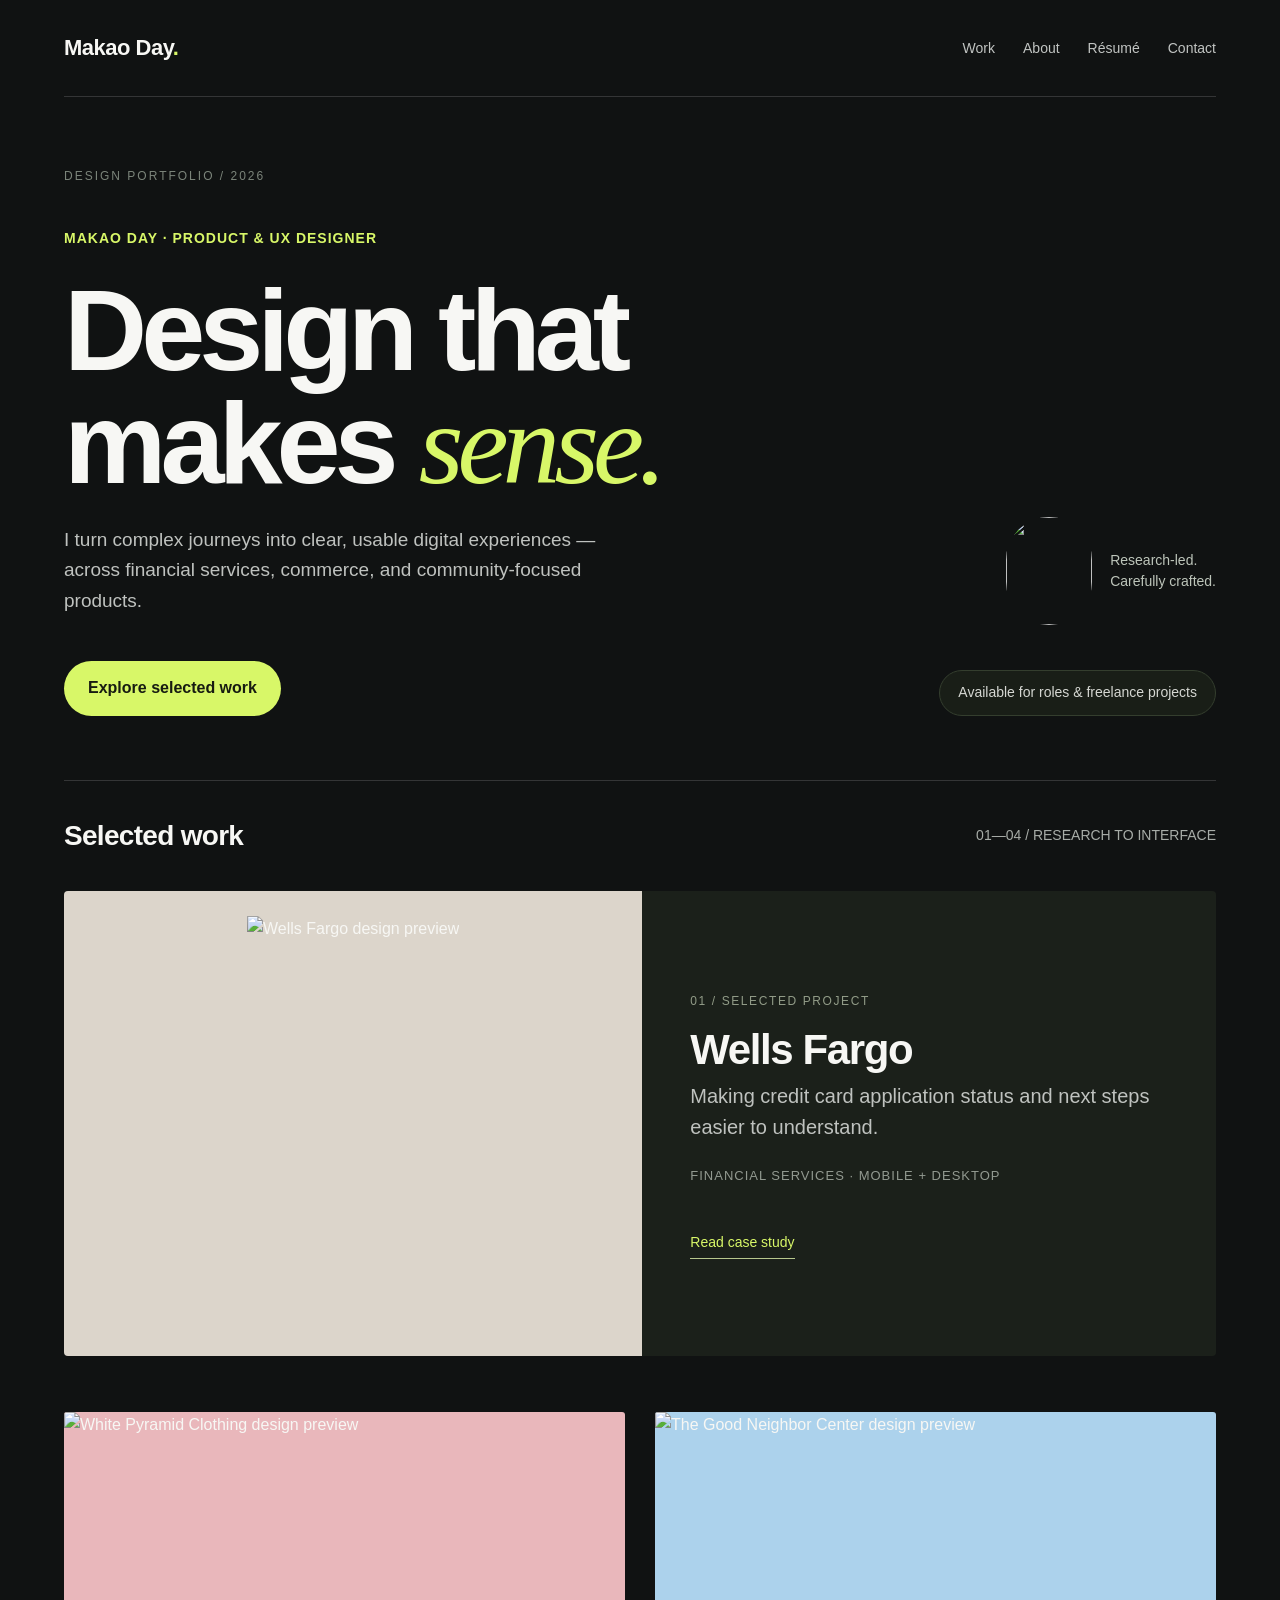
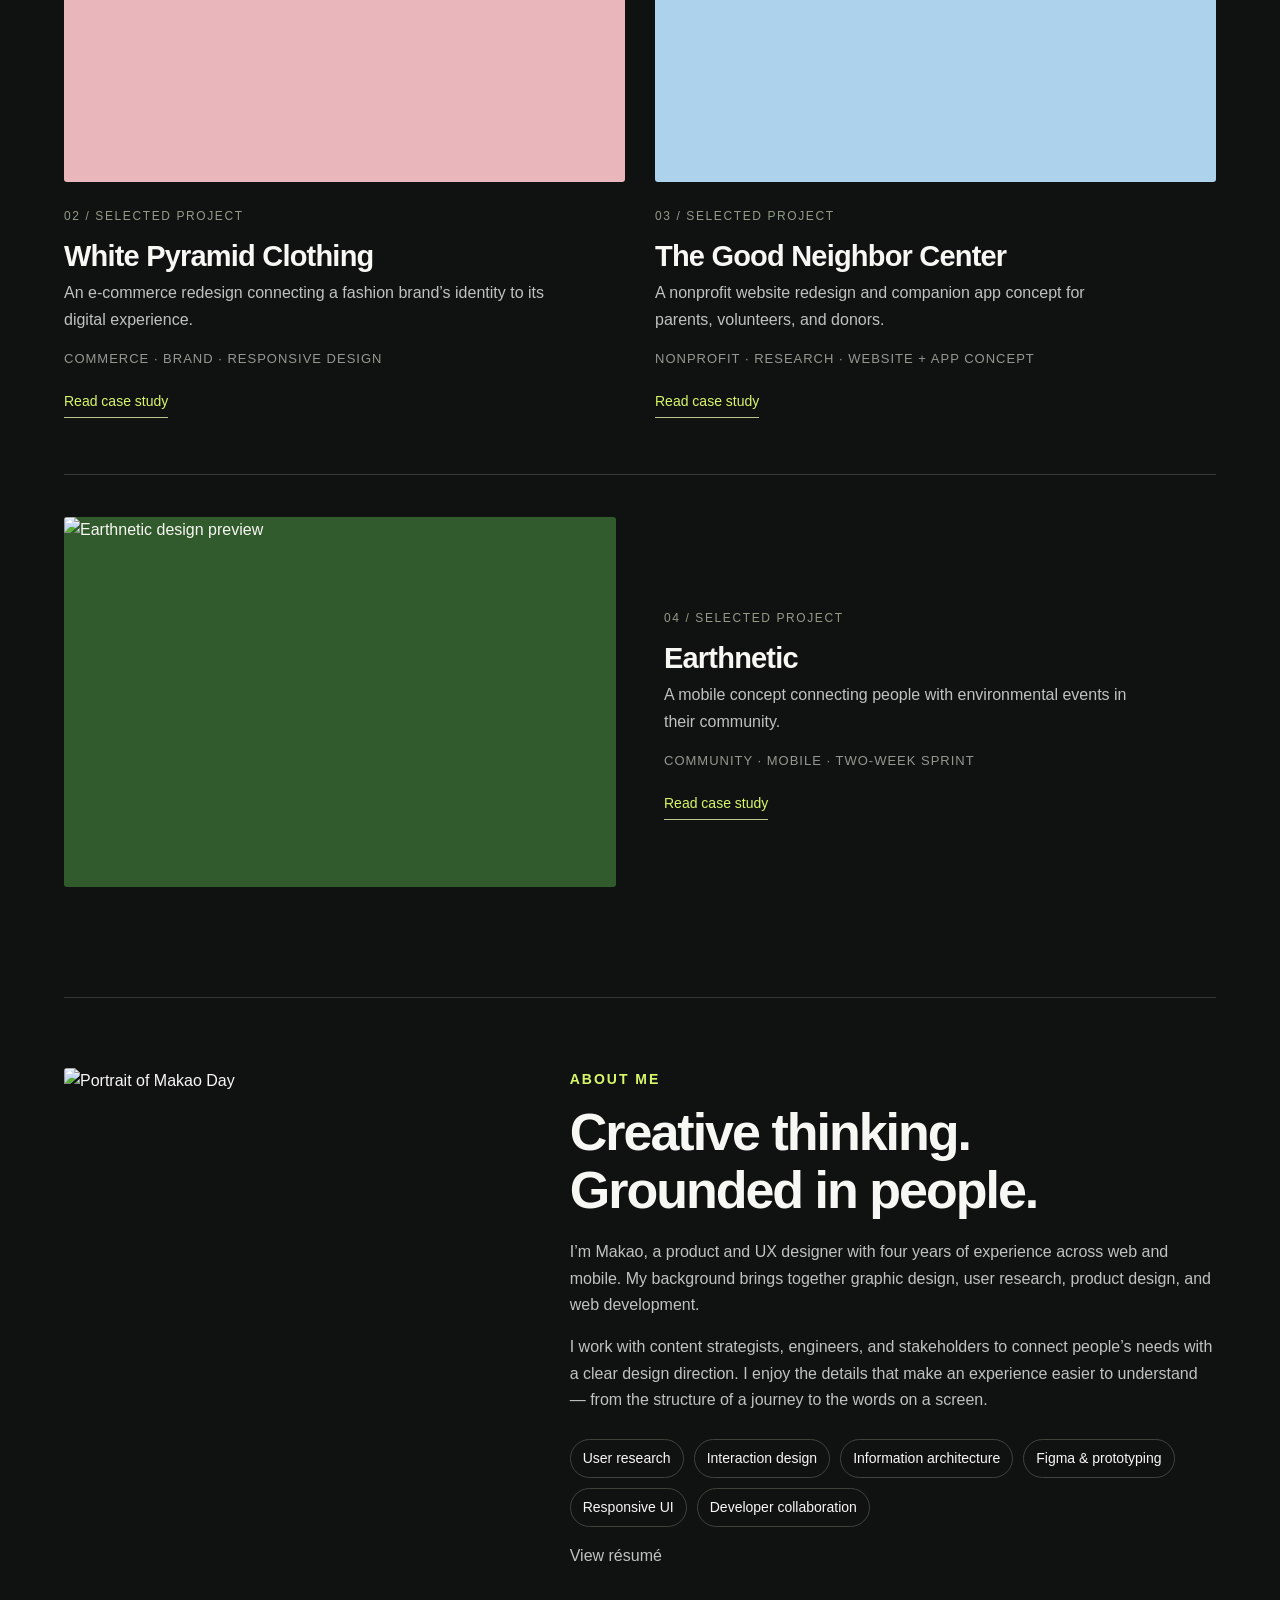
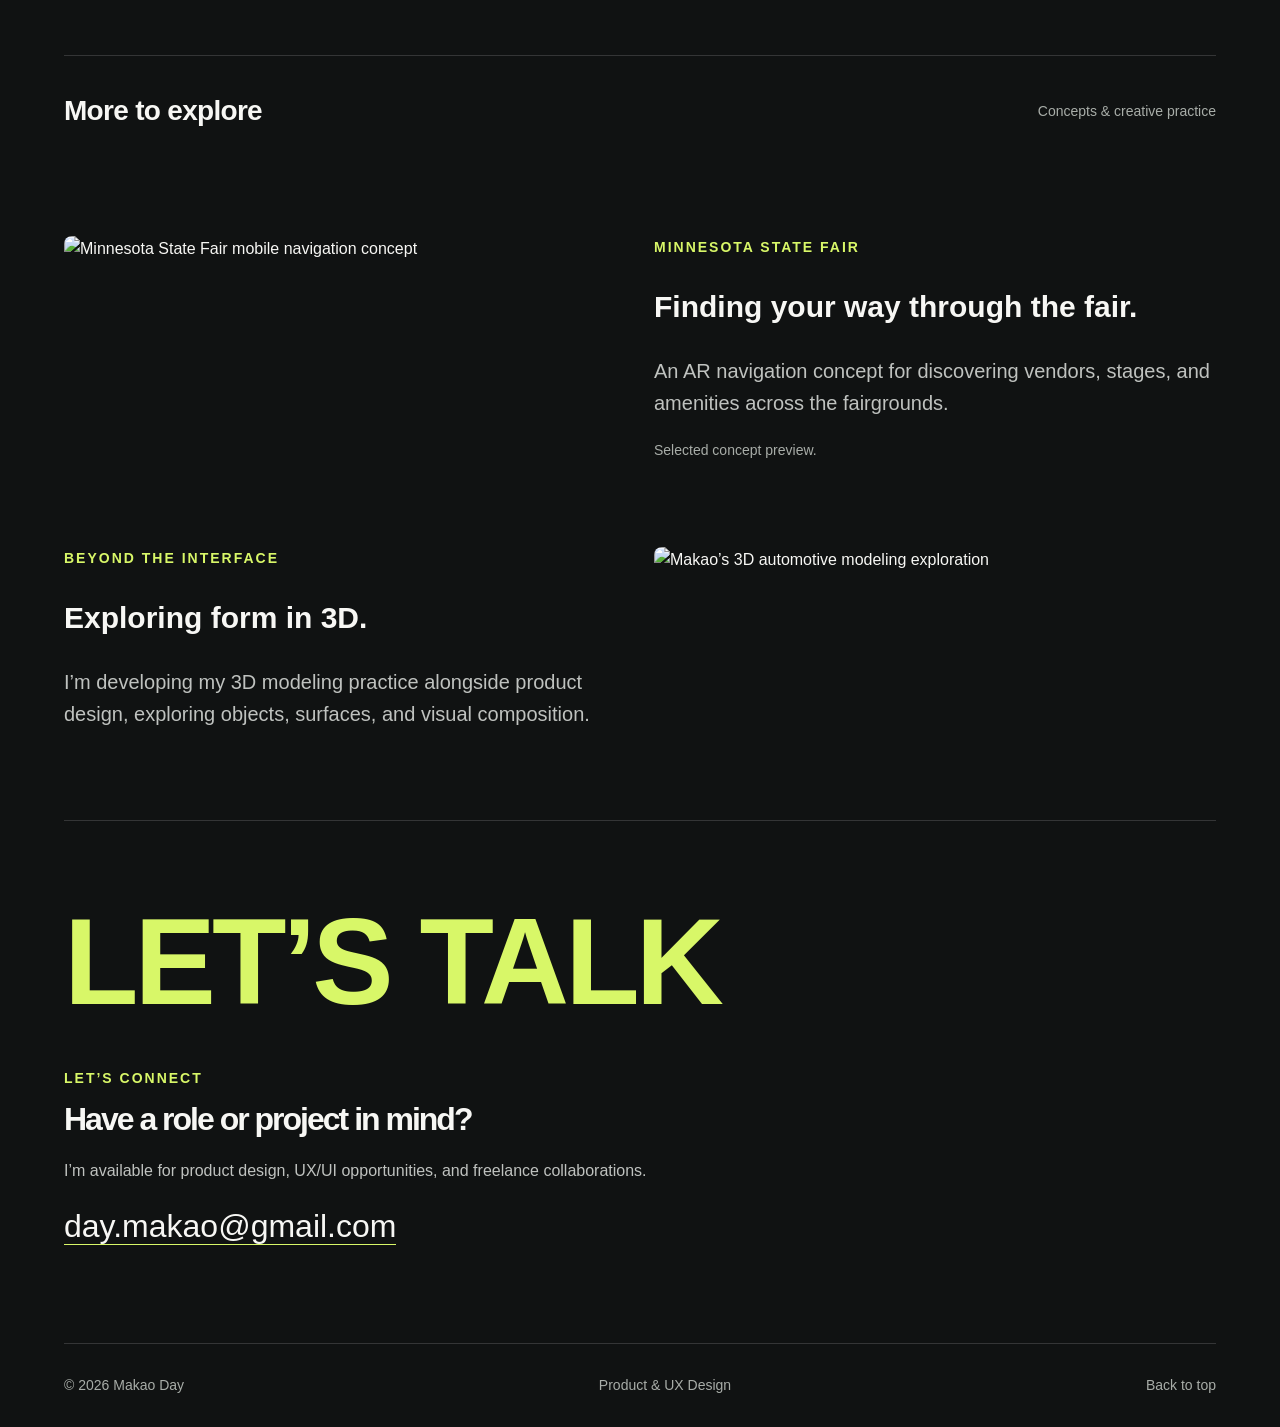
==== index.html @ 259cfce4 "Add files via upload" ====
<!doctype html><html lang="en"><head><meta charset="utf-8"><meta name="viewport" content="width=device-width,initial-scale=1"><title>Product &amp; UX Design | Makao Day</title><meta name="description" content="Selected product and UX design work by Makao Day: Wells Fargo, White Pyramid Clothing, Good Neighbor Center, and Earthnetic."><meta name="theme-color" content="#101112"><link rel="stylesheet" href="style.css"><link rel="icon" href="favicon.svg" type="image/svg+xml"></head><body><a class="skip" href="#main">Skip to content</a><div class="wrap"><header><a class="brand" href="index.html">Makao Day<span style="color:#d8f768">.</span></a><nav aria-label="Main navigation"><a href="index.html#work">Work</a><a href="index.html#about">About</a><a href="resume.html">Résumé</a><a href="index.html#contact">Contact</a></nav></header></div><main id="main"><div class="wrap"><section class="hero"><div class="hero-index" aria-hidden="true">DESIGN PORTFOLIO / 2026</div><div class="eyebrow">Makao Day · Product & UX Designer</div><h1>Design that<br>makes <em>sense.</em></h1><p class="intro">I turn complex journeys into clear, usable digital experiences — across financial services, commerce, and community-focused products.</p><div class="hero-note"><img src="assets/home-2-27.webp" alt=""><span>Research-led.<br>Carefully crafted.</span></div><div class="hero-bottom"><a class="button" href="#work">Explore selected work</a><span class="pill">Available for roles & freelance projects</span></div></section><section id="work"><div class="section-head"><h2>Selected work</h2><span class="muted">01—04 / RESEARCH TO INTERFACE</span></div><div class="grid"><a class="card wells" href="wells-fargo.html" style="--accent:#dcd5cb"><div class="art"><img src="assets/home-7-148.webp" alt="Wells Fargo design preview" loading="lazy"></div><div class="card-copy"><span class="project-index">01 / SELECTED PROJECT</span><h3>Wells Fargo</h3><p>Making credit card application status and next steps easier to understand.</p><span class="meta">Financial services · Mobile + desktop</span><br><span class="read">Read case study</span></div></a><a class="card " href="white-pyramid.html" style="--accent:#e9b7bb"><div class="art"><img src="assets/home-4-46.webp" alt="White Pyramid Clothing design preview" loading="lazy"></div><div class="card-copy"><span class="project-index">02 / SELECTED PROJECT</span><h3>White Pyramid Clothing</h3><p>An e-commerce redesign connecting a fashion brand’s identity to its digital experience.</p><span class="meta">Commerce · Brand · Responsive design</span><br><span class="read">Read case study</span></div></a><a class="card " href="good-neighbor.html" style="--accent:#acd2ec"><div class="art"><img src="assets/home-6-66.webp" alt="The Good Neighbor Center design preview" loading="lazy"></div><div class="card-copy"><span class="project-index">03 / SELECTED PROJECT</span><h3>The Good Neighbor Center</h3><p>A nonprofit website redesign and companion app concept for parents, volunteers, and donors.</p><span class="meta">Nonprofit · Research · Website + app concept</span><br><span class="read">Read case study</span></div></a><a class="card " href="earthnetic.html" style="--accent:#315b2c"><div class="art"><img src="assets/home-5-56.webp" alt="Earthnetic design preview" loading="lazy"></div><div class="card-copy"><span class="project-index">04 / SELECTED PROJECT</span><h3>Earthnetic</h3><p>A mobile concept connecting people with environmental events in their community.</p><span class="meta">Community · Mobile · Two-week sprint</span><br><span class="read">Read case study</span></div></a></div></section><section class="about" id="about"><div><img class="portrait" src="assets/home-2-27.webp" alt="Portrait of Makao Day" loading="lazy"></div><div><div class="eyebrow">About me</div><h2>Creative thinking.<br>Grounded in people.</h2><p>I’m Makao, a product and UX designer with four years of experience across web and mobile. My background brings together graphic design, user research, product design, and web development.</p><p>I work with content strategists, engineers, and stakeholders to connect people’s needs with a clear design direction. I enjoy the details that make an experience easier to understand — from the structure of a journey to the words on a screen.</p><div class="skills"><span>User research</span><span>Interaction design</span><span>Information architecture</span><span>Figma & prototyping</span><span>Responsive UI</span><span>Developer collaboration</span></div><p><a class="read" href="resume.html">View résumé</a></p></div></section><div class="section-head"><h2>More to explore</h2><span class="muted">Concepts & creative practice</span></div><section class="extra"><img src="assets/home-3-32.webp" alt="Minnesota State Fair mobile navigation concept" loading="lazy"><div><div class="eyebrow">Minnesota State Fair</div><h3>Finding your way through the fair.</h3><p class="intro">An AR navigation concept for discovering vendors, stages, and amenities across the fairgrounds.</p><p class="muted">Selected concept preview.</p></div></section><section class="extra"><div><div class="eyebrow">Beyond the interface</div><h3>Exploring form in 3D.</h3><p class="intro">I’m developing my 3D modeling practice alongside product design, exploring objects, surfaces, and visual composition.</p></div><img src="assets/home-8-172.webp" alt="Makao’s 3D automotive modeling exploration" loading="lazy"></section><section class="contact" id="contact"><span class="contact-mark" aria-hidden="true">LET’S TALK</span><div class="eyebrow">Let’s connect</div><h2>Have a role or project in mind?</h2><p>I’m available for product design, UX/UI opportunities, and freelance collaborations.</p><a class="email" href="mailto:day.makao@gmail.com">day.makao@gmail.com</a></section></div></main><div class="wrap"><footer><span>© 2026 Makao Day</span><span>Product & UX Design</span><a href="#main">Back to top</a></footer></div><dialog aria-label="Expanded project image"><button type="button">Close image</button><img alt=""></dialog><script src="script.js"></script></body></html>
---- style.css ----
*{box-sizing:border-box}html{scroll-behavior:smooth}body{margin:0;background:#101112;color:#f7f7f4;font-family:Arial,Helvetica,sans-serif;font-size:16px;line-height:1.65}a{color:inherit;text-decoration:none}a:focus-visible,button:focus-visible{outline:3px solid #d8f768;outline-offset:6px}.wrap{max-width:1280px;margin:auto;padding:0 64px}header{display:flex;align-items:center;justify-content:space-between;padding:28px 0;border-bottom:1px solid #343536}nav{display:flex;gap:28px}.brand{font-weight:700;font-size:19px;letter-spacing:-.5px}nav a{font-size:14px;color:#c1c4c2}nav a:hover{color:#d8f768}.hero{padding:86px 0 70px;position:relative}.eyebrow{font-size:14px;text-transform:uppercase;letter-spacing:2px;color:#d8f768;font-weight:600}h1{font-size:clamp(48px,7vw,90px);line-height:1.04;letter-spacing:-4px;font-weight:500;margin:24px 0}h1 em{font-style:normal;color:#d8f768}.intro{max-width:610px;font-size:20px;color:#bfc2bf;line-height:1.6}.hero-bottom{display:flex;justify-content:space-between;align-items:end;gap:24px;margin-top:36px}.pill{display:inline-block;border:1px solid #545653;border-radius:100px;padding:10px 18px;font-size:14px;color:#d5d7d2}.button{display:inline-block;background:#d8f768;color:#171b11;padding:13px 23px;border-radius:4px;font-size:16px;font-weight:600}.section-head{display:flex;justify-content:space-between;align-items:center;border-top:1px solid #343536;padding:28px 0}.section-head h2{font-size:24px;letter-spacing:-.7px;margin:0}.muted{color:#a8ada8;font-size:14px}.grid{display:grid;grid-template-columns:1fr 1fr;gap:46px 28px}.card{display:block}.art{height:365px;overflow:hidden;border-radius:8px;display:flex;justify-content:center;align-items:center;background:var(--accent)}.art img{width:100%;height:100%;object-fit:cover;transition:transform .4s}.card.wells .art img{object-fit:contain;width:auto;max-width:75%;padding:25px 0}.card:hover .art img{transform:scale(1.035)}.card h3{font-size:25px;letter-spacing:-.8px;margin:17px 0 6px}.card p{color:#bfc2bf;margin:7px 0 12px;max-width:490px}.meta{font-size:13px;color:#929990;text-transform:uppercase;letter-spacing:1px}.card .read{font-size:14px;border-bottom:1px solid #b7c78d;padding-bottom:4px;color:#d8f768;display:inline-block;margin-top:12px}.about{display:grid;grid-template-columns:1fr 1.45fr;gap:60px;margin:100px 0 70px;border-top:1px solid #343536;padding-top:55px}.portrait{width:100%;border-radius:8px}.about h2,.contact h2{font-size:44px;line-height:1.12;letter-spacing:-2px;margin:12px 0 20px}.about p{color:#bfc2bf}.skills{display:flex;flex-wrap:wrap;gap:10px;margin-top:25px}.skills span{font-size:14px;border:1px solid #3e443c;padding:7px 12px;border-radius:4px}.extra{display:grid;grid-template-columns:1fr 1fr;gap:28px;margin:70px 0}.extra img{width:100%;border-radius:8px}.extra h3{font-size:30px;line-height:1.2}.contact{padding:70px 0;border-top:1px solid #343536}.contact p{color:#bfc2bf}.contact .email{font-size:clamp(18px,3vw,32px);border-bottom:1px solid #d8f768;overflow-wrap:anywhere}footer{display:flex;justify-content:space-between;padding:30px 0;border-top:1px solid #343536;font-size:14px;color:#a8ada8}.case-hero{padding:65px 0 45px}.case-hero h1{max-width:950px;font-size:clamp(42px,6vw,76px)}.case-meta{display:grid;grid-template-columns:1fr 1fr 1.5fr;gap:30px;border-top:1px solid #343536;padding:25px 0;margin-top:35px}.case-meta strong{display:block;font-size:13px;letter-spacing:1px;text-transform:uppercase;color:#a8ada8}.case-meta span{font-size:16px}.case-cover{height:510px;display:flex;justify-content:center;align-items:center;border-radius:8px;overflow:hidden;background:var(--accent)}.case-cover img{height:100%;width:100%;object-fit:contain}.case-cover.wells img{padding:30px;width:auto;max-width:100%}.case-body{background:#f3f4ef;color:#20241e;margin-top:55px;padding:65px 0}.case-layout{display:grid;grid-template-columns:220px 1fr;gap:65px}.toc{position:sticky;top:24px;align-self:start}.toc a{display:block;font-size:14px;color:#596052;margin:12px 0}.toc a:hover{color:#20241e;text-decoration:underline}.story section{padding:0 0 38px;scroll-margin-top:30px;max-width:780px}.story h2{font-size:31px;letter-spacing:-1px;line-height:1.2;margin:0 0 16px}.story p{margin:0;color:#4c5548;font-size:18px;line-height:1.75}.number{display:block;color:#7c8475;font-size:13px;letter-spacing:1px;margin-bottom:10px}.gallery{display:grid;gap:34px;padding-top:30px}.gallery figure{margin:0}.gallery img{display:block;width:100%;height:auto;border-radius:6px;background:white;cursor:zoom-in}.gallery figcaption{font-size:14px;color:#626c5a;margin-top:10px}.note{font-size:14px;color:#a9afa5;padding:15px 0 0}.next{padding:55px 0;display:flex;justify-content:space-between;gap:20px}.next a{color:#d8f768;font-size:21px}dialog{border:0;background:#151714;padding:20px;border-radius:8px;width:95vw;max-width:1300px;max-height:95vh;color:white}dialog::backdrop{background:#000d}dialog img{max-width:100%;max-height:78vh;display:block;margin:auto;object-fit:contain}dialog button{display:block;margin:0 0 15px auto;border:1px solid #7d8675;background:transparent;color:white;font-size:16px;padding:8px 18px;cursor:pointer}.resume{max-width:850px}.resume h1{font-size:60px}.resume h2{margin-top:38px;font-size:24px}.resume h3{font-size:19px;margin:24px 0 0}.resume p{color:#c5cac0}.skip{position:absolute;left:-9999px}.skip:focus{left:15px;top:10px;background:#d8f768;color:black;padding:8px;z-index:5}@media(max-width:800px){.wrap{padding:0 24px}header{padding:20px 0}nav{gap:16px}.hero{padding:56px 0}h1{letter-spacing:-2px}.intro{font-size:18px}.hero-bottom{align-items:start;flex-direction:column}.grid{gap:32px 20px}.art{height:270px}.about{grid-template-columns:1fr;gap:28px;margin-top:65px}.portrait{max-width:440px}.case-layout{display:block}.toc{display:none}.case-meta{grid-template-columns:1fr 1fr}.case-meta div:last-child{grid-column:1/-1}.case-cover{height:380px}.case-body{padding:40px 0}.story p{font-size:17px}.extra{gap:25px}.extra h3{font-size:24px}}@media(max-width:560px){.grid,.extra{grid-template-columns:1fr}.art{height:320px}.brand{font-size:17px}nav{gap:12px}nav a{font-size:13px}.hero h1{font-size:49px}.section-head{align-items:start;gap:12px}.about h2,.contact h2{font-size:36px}.case-cover{height:330px}.case-meta{gap:18px}.next{flex-direction:column}footer{gap:20px;flex-wrap:wrap}}@media(prefers-reduced-motion:reduce){html{scroll-behavior:auto}.art img{transition:none}}@media print{body{background:white;color:black}header,footer,.button{display:none}.resume{max-width:none}.resume p{color:black}.wrap{padding:0}h1{font-size:32px!important}.resume h2{margin-top:20px}.resume h3{margin-top:14px}}
/* Editorial composition and motion */
:root{--lime:#d8f768;--ease:cubic-bezier(.22,1,.36,1)}
@view-transition{navigation:auto}
::view-transition-old(root){animation:page-out .28s ease both}
::view-transition-new(root){animation:page-in .5s var(--ease) both}
@keyframes page-out{to{opacity:0;transform:translateX(-35px)}}
@keyframes page-in{from{opacity:0;transform:translateX(55px)}to{opacity:1;transform:translateX(0)}}
body{background:#101212}header{position:relative;padding:30px 0}.brand{font-size:22px}nav a{position:relative}nav a:after{content:'';position:absolute;left:0;bottom:-5px;width:0;height:1px;background:var(--lime);transition:width .25s}nav a:hover:after{width:100%}.hero{padding:70px 0 64px}.hero-index{font-size:12px;letter-spacing:2px;color:#7b847a;margin-bottom:40px}.hero .eyebrow{letter-spacing:1px}.hero h1{font-size:clamp(68px,9vw,118px);font-weight:600;line-height:.98;letter-spacing:-6px;max-width:880px}.hero h1 em{font-family:Georgia,serif;font-weight:400;font-style:italic;letter-spacing:-6px}.hero .intro{max-width:580px;font-size:19px}.hero-note{position:absolute;right:0;bottom:155px;display:flex;align-items:center;gap:18px;font-size:14px;color:#bdc5ba;line-height:1.5}.hero-note img{width:86px;height:108px;object-fit:cover;border-radius:45px}.hero-bottom{margin-top:45px}.button{border:0;border-radius:100px;padding:14px 24px;transition:transform .25s,background .25s}.button:hover{background:#ebffa7;transform:translateY(-3px)}.pill{background:#191e17;border-color:#343e2e}.section-head{padding:32px 0}.section-head h2{font-size:28px}.grid{gap:56px 30px}.card{position:relative}.art{border-radius:3px;height:370px}.card-copy{padding:20px 0 0}.project-index{font-size:12px;letter-spacing:1.6px;color:#929c88}.card h3{margin-top:12px;font-size:29px;line-height:1.15}.card p{font-size:16px}.card .read{margin-top:18px}.card .art img{transition:transform .7s var(--ease)}.card:hover .art img{transform:scale(1.055)}.card.wells{grid-column:1/-1;display:grid;grid-template-columns:1.1fr 1fr;background:#1b201a;gap:48px;border-radius:4px;overflow:hidden}.card.wells .art{height:465px;border-radius:0}.card.wells .card-copy{align-self:center;padding:30px 40px 30px 0}.card.wells h3{font-size:42px;letter-spacing:-1.4px}.card.wells p{font-size:20px;line-height:1.55}.card.wells .meta{display:block;margin-top:22px}.card.wells .art img{max-width:85%}.card:last-child{grid-column:1/-1;display:grid;grid-template-columns:1fr 1fr;gap:48px;border-top:1px solid #343b32;padding-top:42px}.card:last-child .card-copy{align-self:center;padding-right:35px}.about{margin-top:110px;padding-top:70px}.about h2{font-size:52px;letter-spacing:-2px}.portrait{border-radius:3px;aspect-ratio:4/5;object-fit:cover}.skills span{border-radius:100px}.contact{position:relative;padding:80px 0 90px;overflow:hidden}.contact-mark{display:block;font-size:clamp(45px,10vw,122px);font-weight:700;color:#d8f768;line-height:1;letter-spacing:-4px;margin-bottom:44px}.contact h2{font-size:32px}.case-hero h1{font-weight:600}.case-cover{border-radius:3px}.case-body{background:#f1f3ec}.story h2{font-size:36px}.story section{padding-bottom:50px}.case-meta{border-top-color:#48523d}.toc{border-left:1px solid #c5cec0;padding-left:20px}.toc a[aria-current=true]{color:#1c2417;font-weight:700}.scroll-progress{position:fixed;left:0;top:0;height:3px;background:var(--lime);transform-origin:left;z-index:40;pointer-events:none;width:100%;transform:scaleX(0)}.reveal{opacity:0;transform:translateY(28px);transition:opacity .7s var(--ease),transform .7s var(--ease)}.reveal.visible{opacity:1;transform:none}.page-leaving{animation:page-out .2s ease both}.page-entering{animation:page-in .4s var(--ease) both}.outline-button{display:inline-block;border:1px solid #5c6756;border-radius:100px;padding:12px 20px;background:transparent;color:inherit;font-size:15px;font-family:inherit;cursor:pointer}.outline-button:hover{border-color:var(--lime);color:var(--lime)}.resume-actions{display:flex;gap:12px;flex-wrap:wrap;margin:28px 0 45px}.japanese{max-width:1000px}.japanese h1{letter-spacing:0;font-size:56px}.japanese h2{letter-spacing:0}.japanese p{line-height:1.9}.japanese h3{line-height:1.6}.resume-skill-list{border-top:1px solid #48523d;margin-top:40px}
@media(max-width:1000px){.hero-note{right:0;bottom:130px}.hero .intro{max-width:480px}.hero-note span{display:none}.card.wells{gap:28px}.card.wells .card-copy{padding-right:25px}.card.wells h3{font-size:34px}.card.wells p{font-size:18px}}
@media(max-width:800px){.hero h1{font-size:80px;letter-spacing:-4px}.hero-note{position:static;margin-top:25px}.hero-note img{width:45px;height:55px}.hero-note span{display:block}.hero-bottom{margin-top:25px}.card.wells{gap:25px}.card.wells .art{height:360px}.card.wells .card-copy{padding:25px 20px 25px 0}.card.wells h3{font-size:30px}.card.wells p{font-size:16px}.card:last-child{gap:25px}.art{height:290px}.about h2{font-size:42px}}
@media(max-width:560px){.hero{padding-top:38px}.hero-index{margin-bottom:26px}.hero h1{font-size:64px;letter-spacing:-3px}.hero h1 em{letter-spacing:-3px}.card.wells,.card:last-child{display:block}.card.wells .card-copy{padding:26px}.card.wells .art{height:350px}.card:last-child .card-copy{padding-right:0}.art{height:340px}.card h3{font-size:27px}.section-head .muted{max-width:135px;font-size:12px;text-align:right}.section-head h2{font-size:23px}.contact-mark{letter-spacing:-2px}.story h2{font-size:30px}.japanese h1{font-size:40px}}
@media(prefers-reduced-motion:reduce){::view-transition-old(root),::view-transition-new(root){animation:none}.reveal{opacity:1;transform:none;transition:none}.page-leaving,.page-entering{animation:none}.button,.card .art img{transition:none}.button:hover{transform:none}}
@media print{.scroll-progress,.resume-actions{display:none}.reveal{opacity:1;transform:none}}
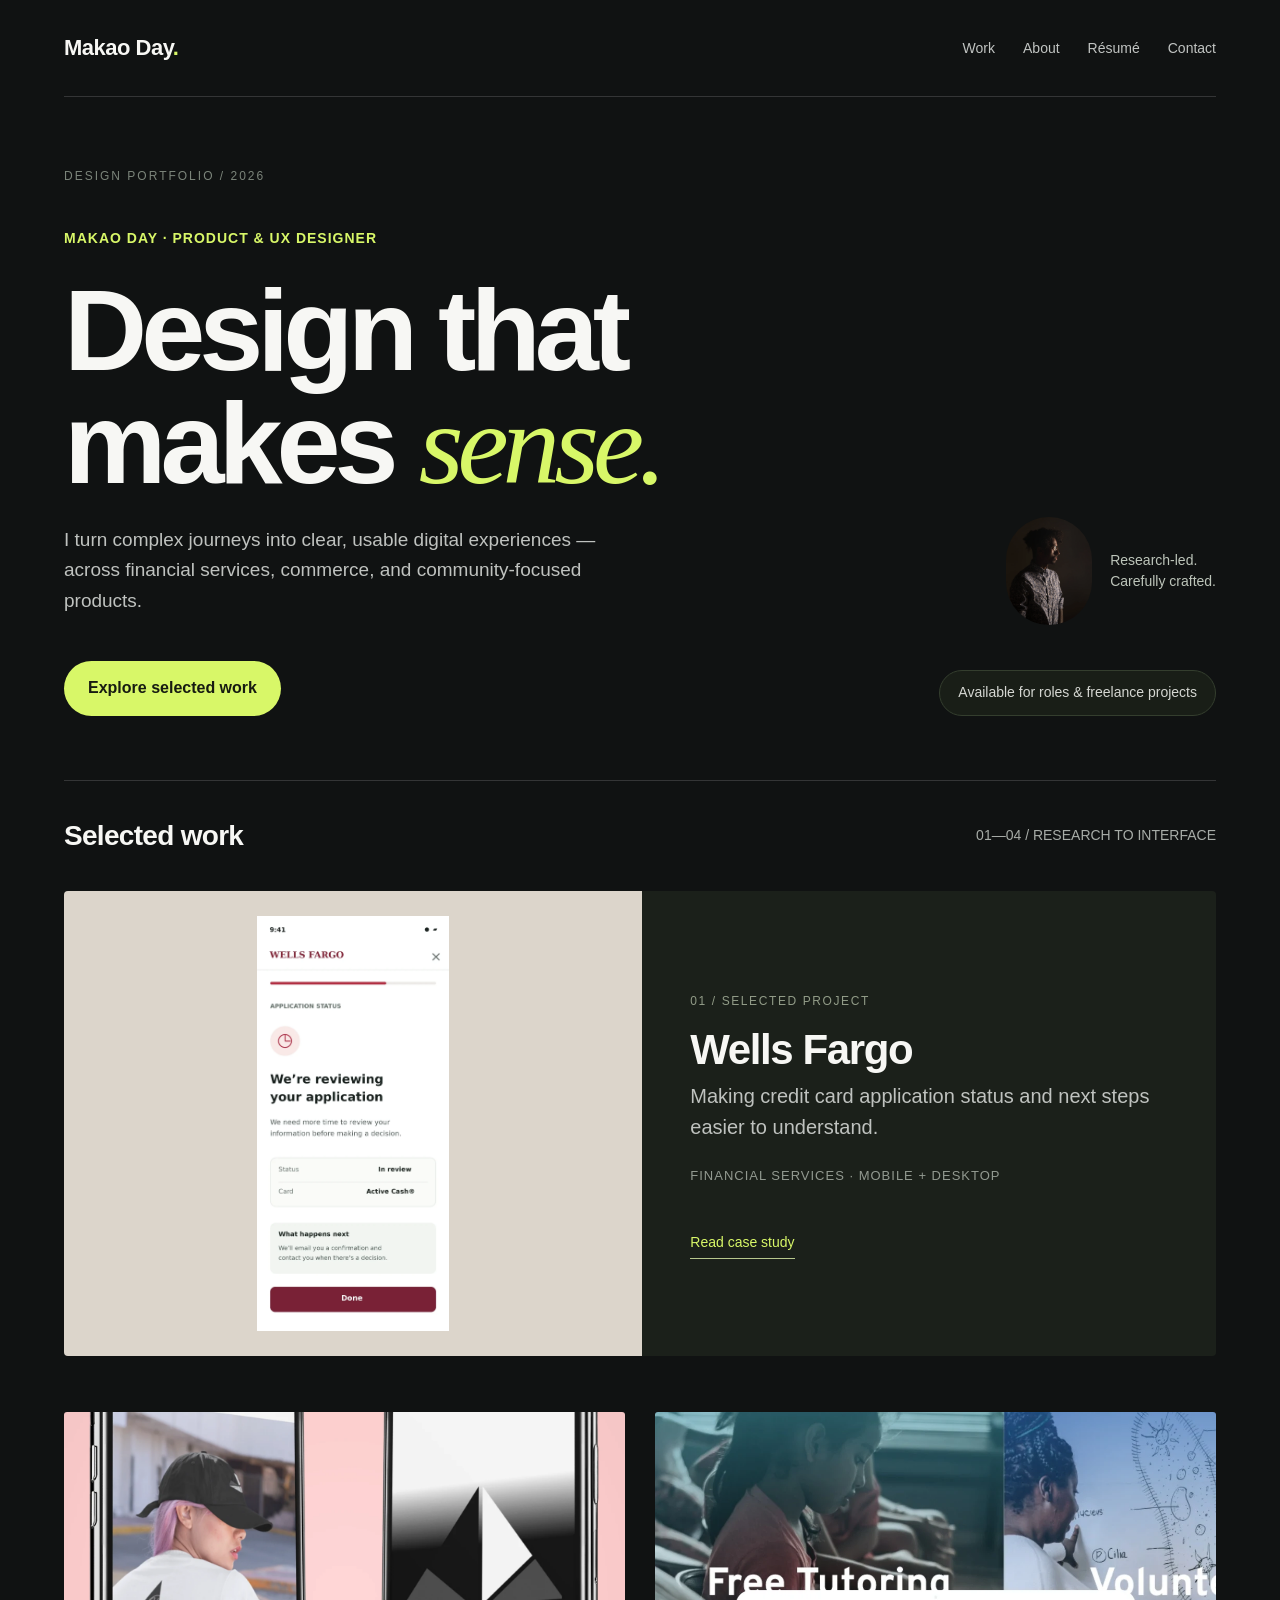
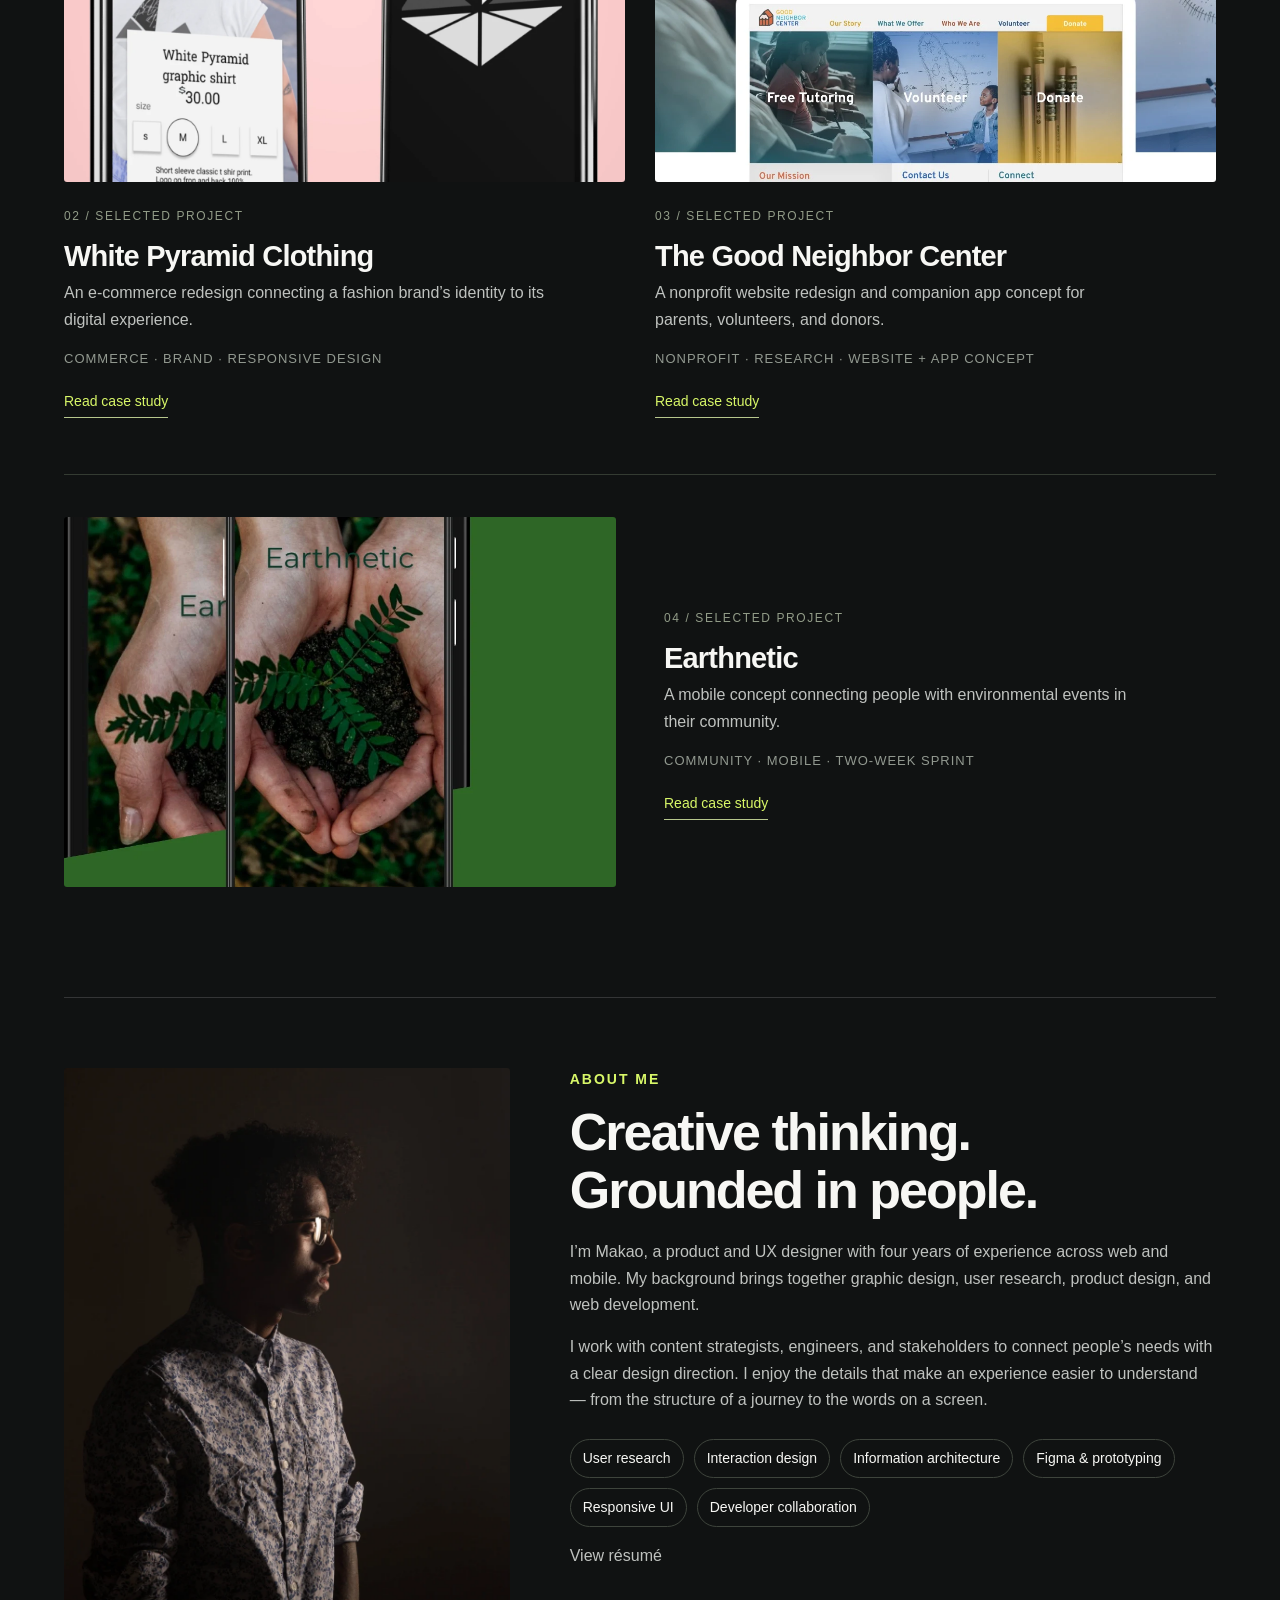
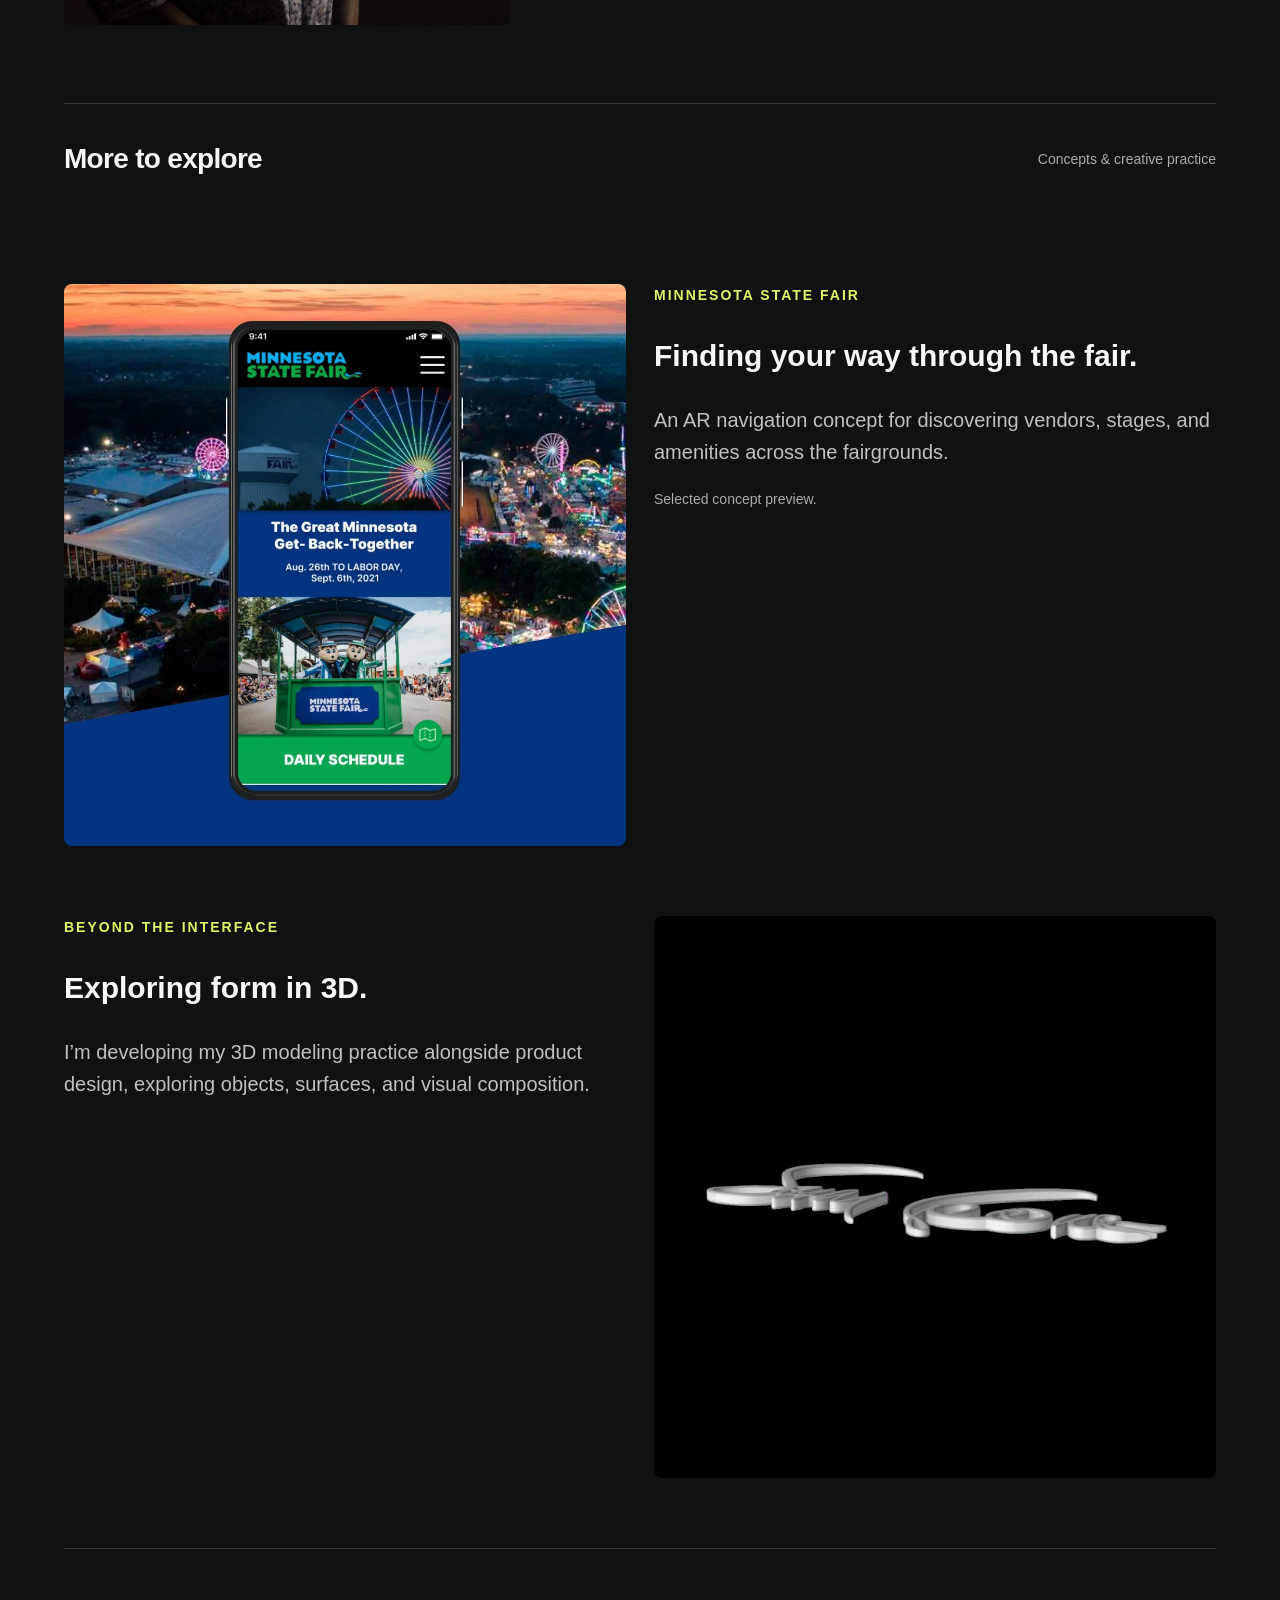
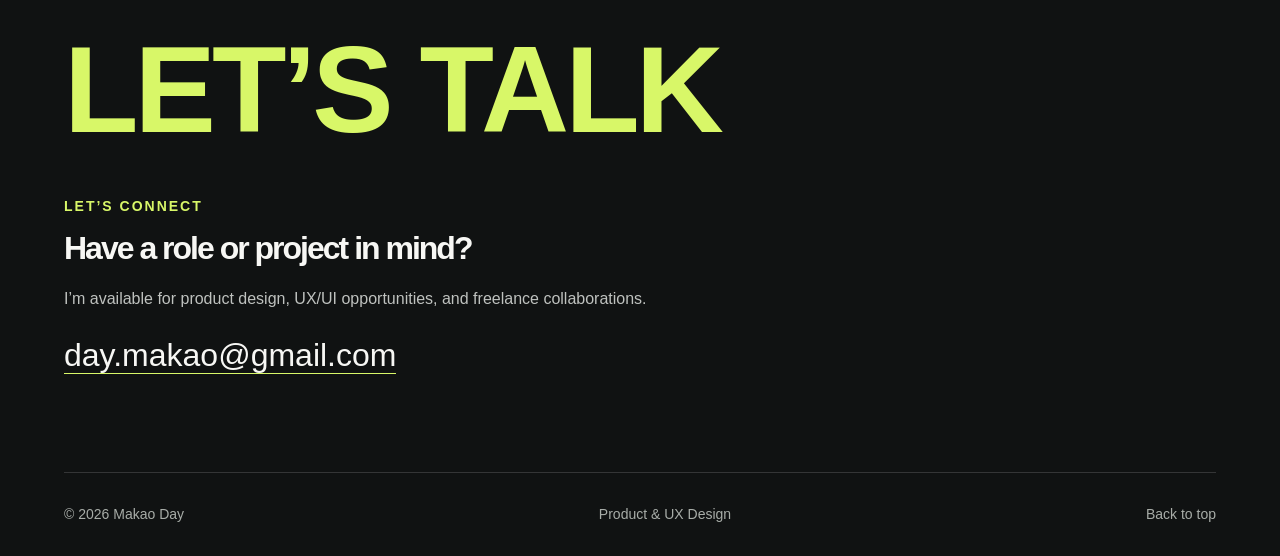
==== commit 0ca90306: "Add files via upload" ====
--- a/index.html
+++ b/index.html
@@ -1 +1 @@
-<!doctype html><html lang="en"><head><meta charset="utf-8"><meta name="viewport" content="width=device-width,initial-scale=1"><title>Product &amp; UX Design | Makao Day</title><meta name="description" content="Selected product and UX design work by Makao Day: Wells Fargo, White Pyramid Clothing, Good Neighbor Center, and Earthnetic."><meta name="theme-color" content="#101112"><link rel="stylesheet" href="style.css"><link rel="icon" href="favicon.svg" type="image/svg+xml"></head><body><a class="skip" href="#main">Skip to content</a><div class="wrap"><header><a class="brand" href="index.html">Makao Day<span style="color:#d8f768">.</span></a><nav aria-label="Main navigation"><a href="index.html#work">Work</a><a href="index.html#about">About</a><a href="resume.html">Résumé</a><a href="index.html#contact">Contact</a></nav></header></div><main id="main"><div class="wrap"><section class="hero"><div class="hero-index" aria-hidden="true">DESIGN PORTFOLIO / 2026</div><div class="eyebrow">Makao Day · Product & UX Designer</div><h1>Design that<br>makes <em>sense.</em></h1><p class="intro">I turn complex journeys into clear, usable digital experiences — across financial services, commerce, and community-focused products.</p><div class="hero-note"><img src="assets/home-2-27.webp" alt=""><span>Research-led.<br>Carefully crafted.</span></div><div class="hero-bottom"><a class="button" href="#work">Explore selected work</a><span class="pill">Available for roles & freelance projects</span></div></section><section id="work"><div class="section-head"><h2>Selected work</h2><span class="muted">01—04 / RESEARCH TO INTERFACE</span></div><div class="grid"><a class="card wells" href="wells-fargo.html" style="--accent:#dcd5cb"><div class="art"><img src="assets/home-7-148.webp" alt="Wells Fargo design preview" loading="lazy"></div><div class="card-copy"><span class="project-index">01 / SELECTED PROJECT</span><h3>Wells Fargo</h3><p>Making credit card application status and next steps easier to understand.</p><span class="meta">Financial services · Mobile + desktop</span><br><span class="read">Read case study</span></div></a><a class="card " href="white-pyramid.html" style="--accent:#e9b7bb"><div class="art"><img src="assets/home-4-46.webp" alt="White Pyramid Clothing design preview" loading="lazy"></div><div class="card-copy"><span class="project-index">02 / SELECTED PROJECT</span><h3>White Pyramid Clothing</h3><p>An e-commerce redesign connecting a fashion brand’s identity to its digital experience.</p><span class="meta">Commerce · Brand · Responsive design</span><br><span class="read">Read case study</span></div></a><a class="card " href="good-neighbor.html" style="--accent:#acd2ec"><div class="art"><img src="assets/home-6-66.webp" alt="The Good Neighbor Center design preview" loading="lazy"></div><div class="card-copy"><span class="project-index">03 / SELECTED PROJECT</span><h3>The Good Neighbor Center</h3><p>A nonprofit website redesign and companion app concept for parents, volunteers, and donors.</p><span class="meta">Nonprofit · Research · Website + app concept</span><br><span class="read">Read case study</span></div></a><a class="card " href="earthnetic.html" style="--accent:#315b2c"><div class="art"><img src="assets/home-5-56.webp" alt="Earthnetic design preview" loading="lazy"></div><div class="card-copy"><span class="project-index">04 / SELECTED PROJECT</span><h3>Earthnetic</h3><p>A mobile concept connecting people with environmental events in their community.</p><span class="meta">Community · Mobile · Two-week sprint</span><br><span class="read">Read case study</span></div></a></div></section><section class="about" id="about"><div><img class="portrait" src="assets/home-2-27.webp" alt="Portrait of Makao Day" loading="lazy"></div><div><div class="eyebrow">About me</div><h2>Creative thinking.<br>Grounded in people.</h2><p>I’m Makao, a product and UX designer with four years of experience across web and mobile. My background brings together graphic design, user research, product design, and web development.</p><p>I work with content strategists, engineers, and stakeholders to connect people’s needs with a clear design direction. I enjoy the details that make an experience easier to understand — from the structure of a journey to the words on a screen.</p><div class="skills"><span>User research</span><span>Interaction design</span><span>Information architecture</span><span>Figma & prototyping</span><span>Responsive UI</span><span>Developer collaboration</span></div><p><a class="read" href="resume.html">View résumé</a></p></div></section><div class="section-head"><h2>More to explore</h2><span class="muted">Concepts & creative practice</span></div><section class="extra"><img src="assets/home-3-32.webp" alt="Minnesota State Fair mobile navigation concept" loading="lazy"><div><div class="eyebrow">Minnesota State Fair</div><h3>Finding your way through the fair.</h3><p class="intro">An AR navigation concept for discovering vendors, stages, and amenities across the fairgrounds.</p><p class="muted">Selected concept preview.</p></div></section><section class="extra"><div><div class="eyebrow">Beyond the interface</div><h3>Exploring form in 3D.</h3><p class="intro">I’m developing my 3D modeling practice alongside product design, exploring objects, surfaces, and visual composition.</p></div><img src="assets/home-8-172.webp" alt="Makao’s 3D automotive modeling exploration" loading="lazy"></section><section class="contact" id="contact"><span class="contact-mark" aria-hidden="true">LET’S TALK</span><div class="eyebrow">Let’s connect</div><h2>Have a role or project in mind?</h2><p>I’m available for product design, UX/UI opportunities, and freelance collaborations.</p><a class="email" href="mailto:day.makao@gmail.com">day.makao@gmail.com</a></section></div></main><div class="wrap"><footer><span>© 2026 Makao Day</span><span>Product & UX Design</span><a href="#main">Back to top</a></footer></div><dialog aria-label="Expanded project image"><button type="button">Close image</button><img alt=""></dialog><script src="script.js"></script></body></html>+<!doctype html><html lang="en"><head><meta charset="utf-8"><meta name="viewport" content="width=device-width,initial-scale=1"><title>Product &amp; UX Design | Makao Day</title><meta name="description" content="Selected product and UX design work by Makao Day: Wells Fargo, White Pyramid Clothing, Good Neighbor Center, and Earthnetic."><meta name="theme-color" content="#101112"><link rel="stylesheet" href="style.css"><link rel="icon" href="favicon.svg" type="image/svg+xml"></head><body><a class="skip" href="#main">Skip to content</a><div class="wrap"><header><a class="brand" href="index.html">Makao Day<span style="color:#d8f768">.</span></a><nav aria-label="Main navigation"><a href="index.html#work">Work</a><a href="index.html#about">About</a><a href="resume.html">Résumé</a><a href="index.html#contact">Contact</a></nav></header></div><main id="main"><div class="wrap"><section class="hero"><div class="hero-index" aria-hidden="true">DESIGN PORTFOLIO / 2026</div><div class="eyebrow">Makao Day · Product & UX Designer</div><h1>Design that<br>makes <em>sense.</em></h1><p class="intro">I turn complex journeys into clear, usable digital experiences — across financial services, commerce, and community-focused products.</p><div class="hero-note"><img src="home-2-27.webp" alt=""><span>Research-led.<br>Carefully crafted.</span></div><div class="hero-bottom"><a class="button" href="#work">Explore selected work</a><span class="pill">Available for roles & freelance projects</span></div></section><section id="work"><div class="section-head"><h2>Selected work</h2><span class="muted">01—04 / RESEARCH TO INTERFACE</span></div><div class="grid"><a class="card wells" href="wells-fargo.html" style="--accent:#dcd5cb"><div class="art"><img src="home-7-148.webp" alt="Wells Fargo design preview" loading="lazy"></div><div class="card-copy"><span class="project-index">01 / SELECTED PROJECT</span><h3>Wells Fargo</h3><p>Making credit card application status and next steps easier to understand.</p><span class="meta">Financial services · Mobile + desktop</span><br><span class="read">Read case study</span></div></a><a class="card " href="white-pyramid.html" style="--accent:#e9b7bb"><div class="art"><img src="home-4-46.webp" alt="White Pyramid Clothing design preview" loading="lazy"></div><div class="card-copy"><span class="project-index">02 / SELECTED PROJECT</span><h3>White Pyramid Clothing</h3><p>An e-commerce redesign connecting a fashion brand’s identity to its digital experience.</p><span class="meta">Commerce · Brand · Responsive design</span><br><span class="read">Read case study</span></div></a><a class="card " href="good-neighbor.html" style="--accent:#acd2ec"><div class="art"><img src="home-6-66.webp" alt="The Good Neighbor Center design preview" loading="lazy"></div><div class="card-copy"><span class="project-index">03 / SELECTED PROJECT</span><h3>The Good Neighbor Center</h3><p>A nonprofit website redesign and companion app concept for parents, volunteers, and donors.</p><span class="meta">Nonprofit · Research · Website + app concept</span><br><span class="read">Read case study</span></div></a><a class="card " href="earthnetic.html" style="--accent:#315b2c"><div class="art"><img src="home-5-56.webp" alt="Earthnetic design preview" loading="lazy"></div><div class="card-copy"><span class="project-index">04 / SELECTED PROJECT</span><h3>Earthnetic</h3><p>A mobile concept connecting people with environmental events in their community.</p><span class="meta">Community · Mobile · Two-week sprint</span><br><span class="read">Read case study</span></div></a></div></section><section class="about" id="about"><div><img class="portrait" src="home-2-27.webp" alt="Portrait of Makao Day" loading="lazy"></div><div><div class="eyebrow">About me</div><h2>Creative thinking.<br>Grounded in people.</h2><p>I’m Makao, a product and UX designer with four years of experience across web and mobile. My background brings together graphic design, user research, product design, and web development.</p><p>I work with content strategists, engineers, and stakeholders to connect people’s needs with a clear design direction. I enjoy the details that make an experience easier to understand — from the structure of a journey to the words on a screen.</p><div class="skills"><span>User research</span><span>Interaction design</span><span>Information architecture</span><span>Figma & prototyping</span><span>Responsive UI</span><span>Developer collaboration</span></div><p><a class="read" href="resume.html">View résumé</a></p></div></section><div class="section-head"><h2>More to explore</h2><span class="muted">Concepts & creative practice</span></div><section class="extra"><img src="home-3-32.webp" alt="Minnesota State Fair mobile navigation concept" loading="lazy"><div><div class="eyebrow">Minnesota State Fair</div><h3>Finding your way through the fair.</h3><p class="intro">An AR navigation concept for discovering vendors, stages, and amenities across the fairgrounds.</p><p class="muted">Selected concept preview.</p></div></section><section class="extra"><div><div class="eyebrow">Beyond the interface</div><h3>Exploring form in 3D.</h3><p class="intro">I’m developing my 3D modeling practice alongside product design, exploring objects, surfaces, and visual composition.</p></div><img src="home-8-172.webp" alt="Makao’s 3D automotive modeling exploration" loading="lazy"></section><section class="contact" id="contact"><span class="contact-mark" aria-hidden="true">LET’S TALK</span><div class="eyebrow">Let’s connect</div><h2>Have a role or project in mind?</h2><p>I’m available for product design, UX/UI opportunities, and freelance collaborations.</p><a class="email" href="mailto:day.makao@gmail.com">day.makao@gmail.com</a></section></div></main><div class="wrap"><footer><span>© 2026 Makao Day</span><span>Product & UX Design</span><a href="#main">Back to top</a></footer></div><dialog aria-label="Expanded project image"><button type="button">Close image</button><img alt=""></dialog><script src="script.js"></script></body></html>
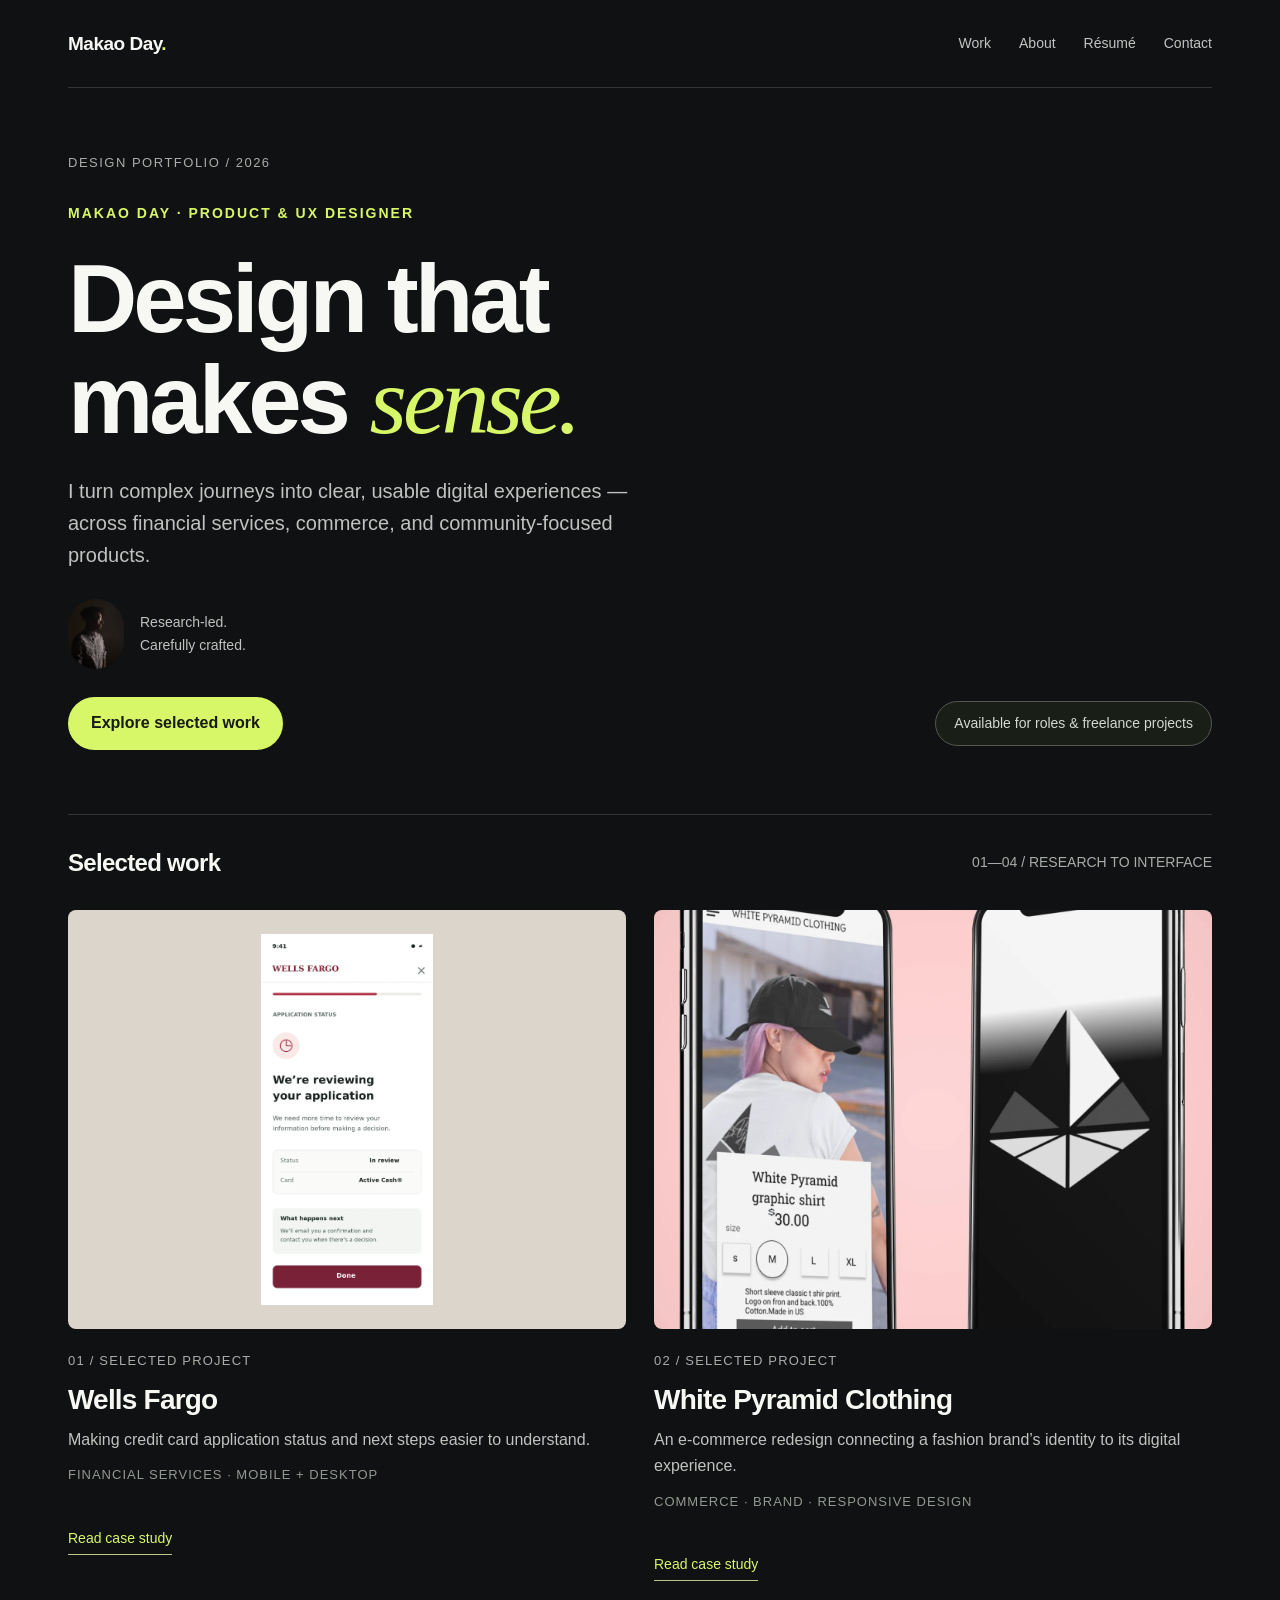
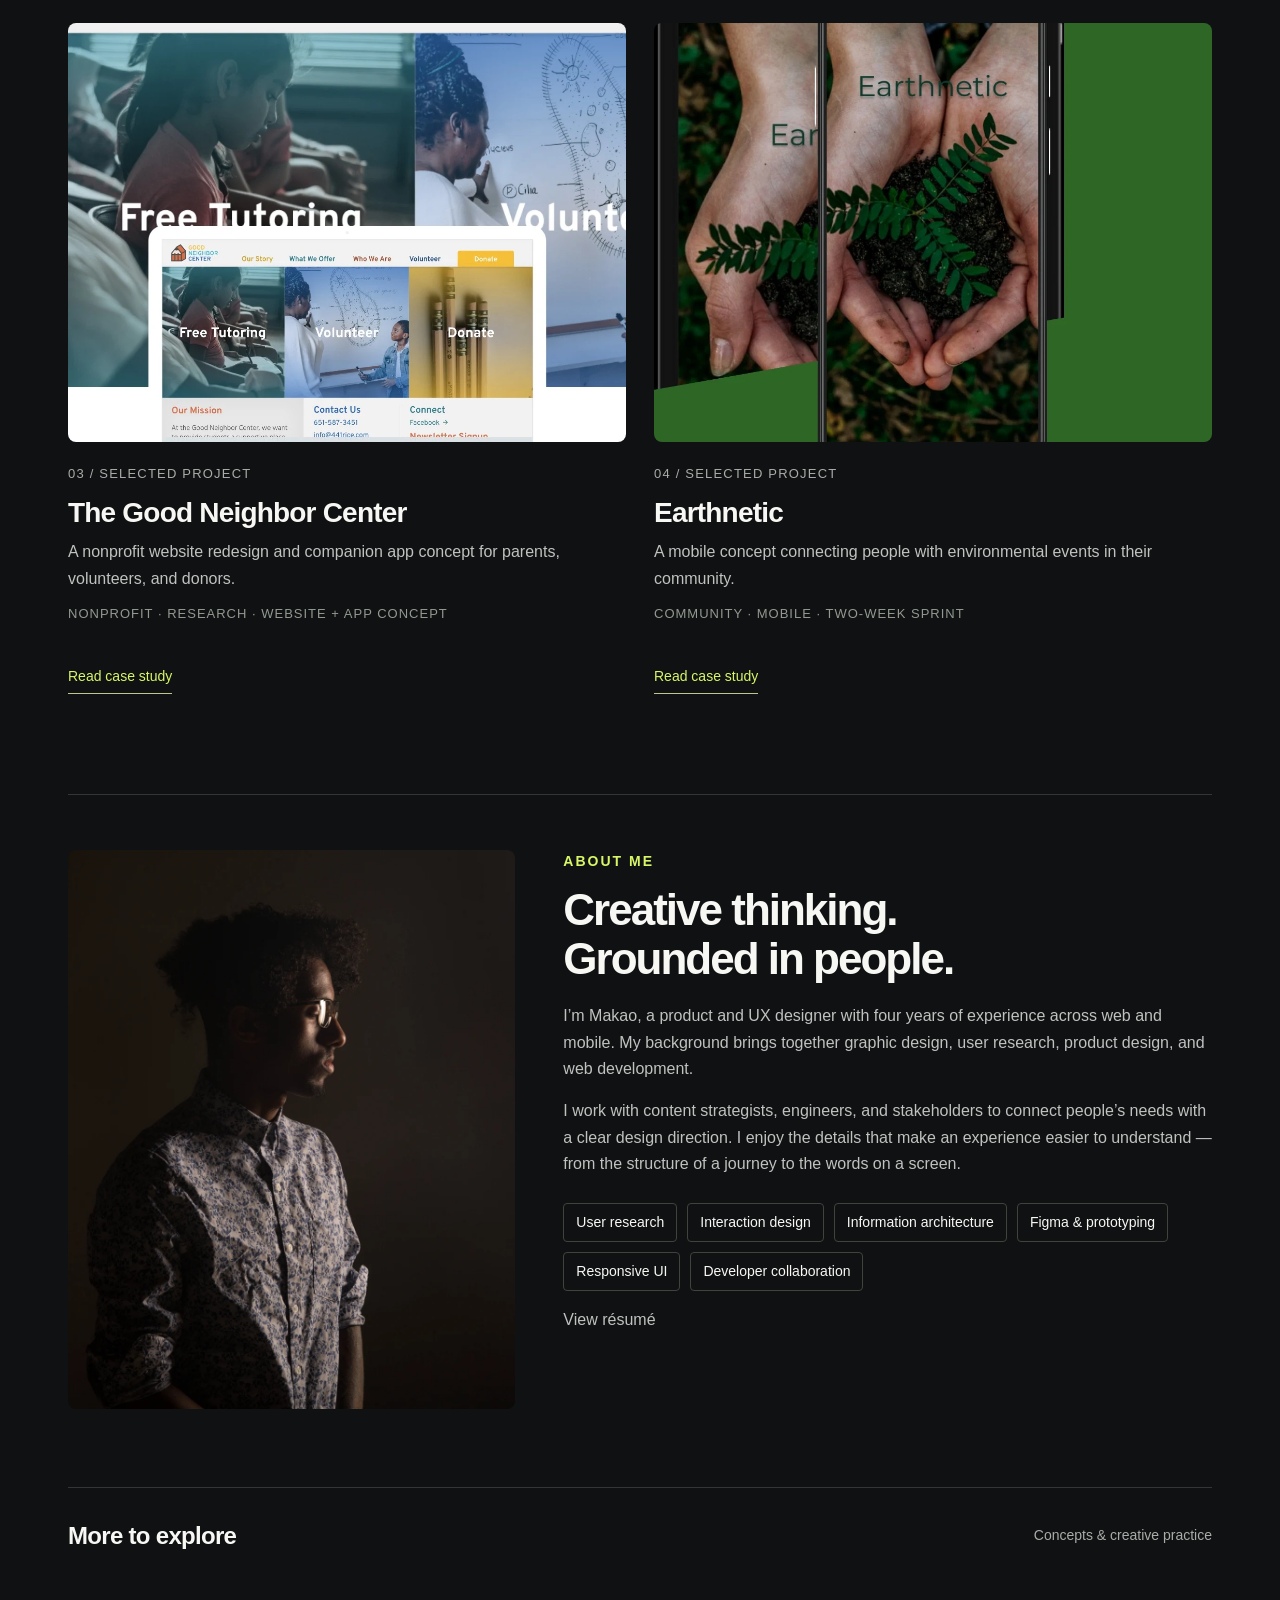
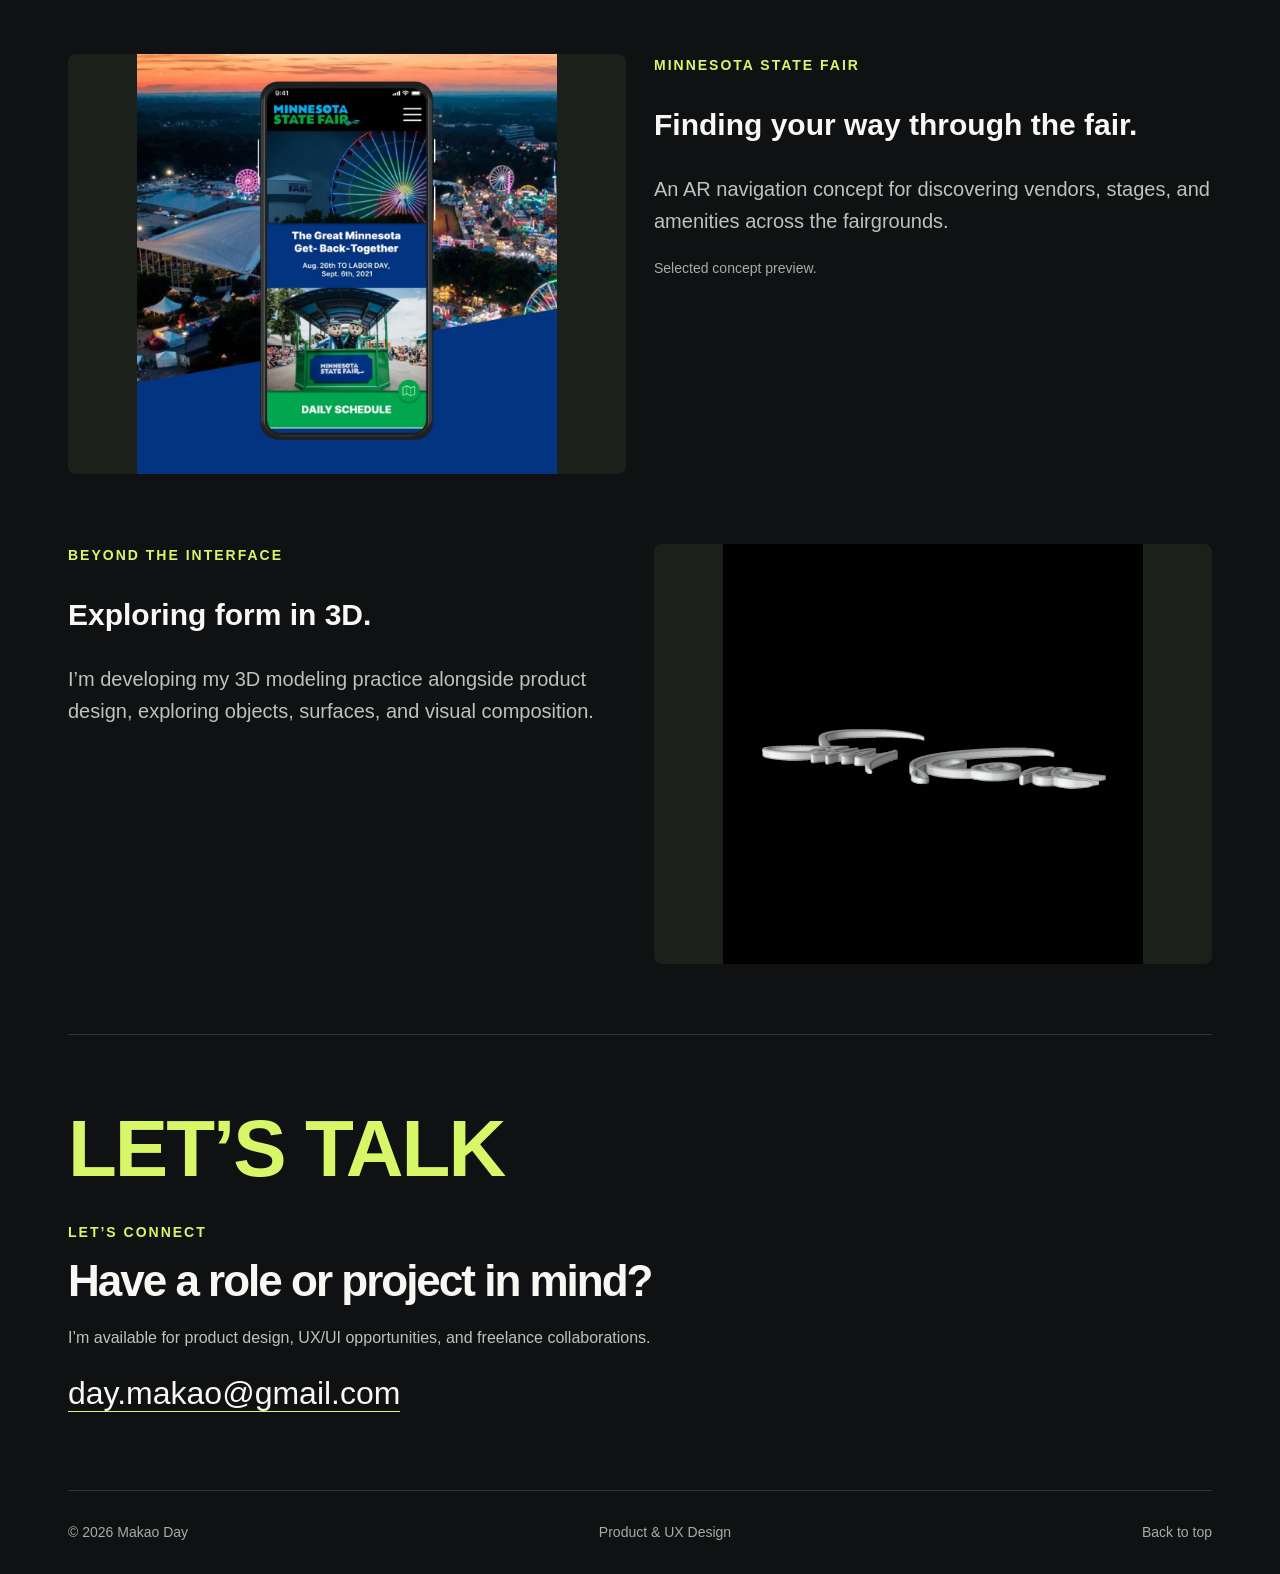
==== commit 3652ef96: "Fix invisible case studies and responsive portfolio layout" ====
--- a/index.html
+++ b/index.html
@@ -1 +1 @@
-<!doctype html><html lang="en"><head><meta charset="utf-8"><meta name="viewport" content="width=device-width,initial-scale=1"><title>Product &amp; UX Design | Makao Day</title><meta name="description" content="Selected product and UX design work by Makao Day: Wells Fargo, White Pyramid Clothing, Good Neighbor Center, and Earthnetic."><meta name="theme-color" content="#101112"><link rel="stylesheet" href="style.css"><link rel="icon" href="favicon.svg" type="image/svg+xml"></head><body><a class="skip" href="#main">Skip to content</a><div class="wrap"><header><a class="brand" href="index.html">Makao Day<span style="color:#d8f768">.</span></a><nav aria-label="Main navigation"><a href="index.html#work">Work</a><a href="index.html#about">About</a><a href="resume.html">Résumé</a><a href="index.html#contact">Contact</a></nav></header></div><main id="main"><div class="wrap"><section class="hero"><div class="hero-index" aria-hidden="true">DESIGN PORTFOLIO / 2026</div><div class="eyebrow">Makao Day · Product & UX Designer</div><h1>Design that<br>makes <em>sense.</em></h1><p class="intro">I turn complex journeys into clear, usable digital experiences — across financial services, commerce, and community-focused products.</p><div class="hero-note"><img src="home-2-27.webp" alt=""><span>Research-led.<br>Carefully crafted.</span></div><div class="hero-bottom"><a class="button" href="#work">Explore selected work</a><span class="pill">Available for roles & freelance projects</span></div></section><section id="work"><div class="section-head"><h2>Selected work</h2><span class="muted">01—04 / RESEARCH TO INTERFACE</span></div><div class="grid"><a class="card wells" href="wells-fargo.html" style="--accent:#dcd5cb"><div class="art"><img src="home-7-148.webp" alt="Wells Fargo design preview" loading="lazy"></div><div class="card-copy"><span class="project-index">01 / SELECTED PROJECT</span><h3>Wells Fargo</h3><p>Making credit card application status and next steps easier to understand.</p><span class="meta">Financial services · Mobile + desktop</span><br><span class="read">Read case study</span></div></a><a class="card " href="white-pyramid.html" style="--accent:#e9b7bb"><div class="art"><img src="home-4-46.webp" alt="White Pyramid Clothing design preview" loading="lazy"></div><div class="card-copy"><span class="project-index">02 / SELECTED PROJECT</span><h3>White Pyramid Clothing</h3><p>An e-commerce redesign connecting a fashion brand’s identity to its digital experience.</p><span class="meta">Commerce · Brand · Responsive design</span><br><span class="read">Read case study</span></div></a><a class="card " href="good-neighbor.html" style="--accent:#acd2ec"><div class="art"><img src="home-6-66.webp" alt="The Good Neighbor Center design preview" loading="lazy"></div><div class="card-copy"><span class="project-index">03 / SELECTED PROJECT</span><h3>The Good Neighbor Center</h3><p>A nonprofit website redesign and companion app concept for parents, volunteers, and donors.</p><span class="meta">Nonprofit · Research · Website + app concept</span><br><span class="read">Read case study</span></div></a><a class="card " href="earthnetic.html" style="--accent:#315b2c"><div class="art"><img src="home-5-56.webp" alt="Earthnetic design preview" loading="lazy"></div><div class="card-copy"><span class="project-index">04 / SELECTED PROJECT</span><h3>Earthnetic</h3><p>A mobile concept connecting people with environmental events in their community.</p><span class="meta">Community · Mobile · Two-week sprint</span><br><span class="read">Read case study</span></div></a></div></section><section class="about" id="about"><div><img class="portrait" src="home-2-27.webp" alt="Portrait of Makao Day" loading="lazy"></div><div><div class="eyebrow">About me</div><h2>Creative thinking.<br>Grounded in people.</h2><p>I’m Makao, a product and UX designer with four years of experience across web and mobile. My background brings together graphic design, user research, product design, and web development.</p><p>I work with content strategists, engineers, and stakeholders to connect people’s needs with a clear design direction. I enjoy the details that make an experience easier to understand — from the structure of a journey to the words on a screen.</p><div class="skills"><span>User research</span><span>Interaction design</span><span>Information architecture</span><span>Figma & prototyping</span><span>Responsive UI</span><span>Developer collaboration</span></div><p><a class="read" href="resume.html">View résumé</a></p></div></section><div class="section-head"><h2>More to explore</h2><span class="muted">Concepts & creative practice</span></div><section class="extra"><img src="home-3-32.webp" alt="Minnesota State Fair mobile navigation concept" loading="lazy"><div><div class="eyebrow">Minnesota State Fair</div><h3>Finding your way through the fair.</h3><p class="intro">An AR navigation concept for discovering vendors, stages, and amenities across the fairgrounds.</p><p class="muted">Selected concept preview.</p></div></section><section class="extra"><div><div class="eyebrow">Beyond the interface</div><h3>Exploring form in 3D.</h3><p class="intro">I’m developing my 3D modeling practice alongside product design, exploring objects, surfaces, and visual composition.</p></div><img src="home-8-172.webp" alt="Makao’s 3D automotive modeling exploration" loading="lazy"></section><section class="contact" id="contact"><span class="contact-mark" aria-hidden="true">LET’S TALK</span><div class="eyebrow">Let’s connect</div><h2>Have a role or project in mind?</h2><p>I’m available for product design, UX/UI opportunities, and freelance collaborations.</p><a class="email" href="mailto:day.makao@gmail.com">day.makao@gmail.com</a></section></div></main><div class="wrap"><footer><span>© 2026 Makao Day</span><span>Product & UX Design</span><a href="#main">Back to top</a></footer></div><dialog aria-label="Expanded project image"><button type="button">Close image</button><img alt=""></dialog><script src="script.js"></script></body></html>+<!doctype html><html lang="en"><head><meta charset="utf-8"><meta name="viewport" content="width=device-width,initial-scale=1"><title>Product &amp; UX Design | Makao Day</title><meta name="description" content="Selected product and UX design work by Makao Day: Wells Fargo, White Pyramid Clothing, Good Neighbor Center, and Earthnetic."><meta name="theme-color" content="#101112"><link rel="stylesheet" href="style.css?v=20261007-repair"><link rel="icon" href="favicon.svg" type="image/svg+xml"></head><body><a class="skip" href="#main">Skip to content</a><div class="wrap"><header><a class="brand" href="index.html">Makao Day<span style="color:#d8f768">.</span></a><nav aria-label="Main navigation"><a href="index.html#work">Work</a><a href="index.html#about">About</a><a href="resume.html">Résumé</a><a href="index.html#contact">Contact</a></nav></header></div><main id="main"><div class="wrap"><section class="hero"><div class="hero-index" aria-hidden="true">DESIGN PORTFOLIO / 2026</div><div class="eyebrow">Makao Day · Product & UX Designer</div><h1>Design that<br>makes <em>sense.</em></h1><p class="intro">I turn complex journeys into clear, usable digital experiences — across financial services, commerce, and community-focused products.</p><div class="hero-note"><img src="home-2-27.webp" alt=""><span>Research-led.<br>Carefully crafted.</span></div><div class="hero-bottom"><a class="button" href="#work">Explore selected work</a><span class="pill">Available for roles & freelance projects</span></div></section><section id="work"><div class="section-head"><h2>Selected work</h2><span class="muted">01—04 / RESEARCH TO INTERFACE</span></div><div class="grid"><a class="card wells" href="wells-fargo.html" style="--accent:#dcd5cb"><div class="art"><img src="home-7-148.webp" alt="Wells Fargo design preview" loading="lazy"></div><div class="card-copy"><span class="project-index">01 / SELECTED PROJECT</span><h3>Wells Fargo</h3><p>Making credit card application status and next steps easier to understand.</p><span class="meta">Financial services · Mobile + desktop</span><br><span class="read">Read case study</span></div></a><a class="card " href="white-pyramid.html" style="--accent:#e9b7bb"><div class="art"><img src="home-4-46.webp" alt="White Pyramid Clothing design preview" loading="lazy"></div><div class="card-copy"><span class="project-index">02 / SELECTED PROJECT</span><h3>White Pyramid Clothing</h3><p>An e-commerce redesign connecting a fashion brand’s identity to its digital experience.</p><span class="meta">Commerce · Brand · Responsive design</span><br><span class="read">Read case study</span></div></a><a class="card " href="good-neighbor.html" style="--accent:#acd2ec"><div class="art"><img src="home-6-66.webp" alt="The Good Neighbor Center design preview" loading="lazy"></div><div class="card-copy"><span class="project-index">03 / SELECTED PROJECT</span><h3>The Good Neighbor Center</h3><p>A nonprofit website redesign and companion app concept for parents, volunteers, and donors.</p><span class="meta">Nonprofit · Research · Website + app concept</span><br><span class="read">Read case study</span></div></a><a class="card " href="earthnetic.html" style="--accent:#315b2c"><div class="art"><img src="home-5-56.webp" alt="Earthnetic design preview" loading="lazy"></div><div class="card-copy"><span class="project-index">04 / SELECTED PROJECT</span><h3>Earthnetic</h3><p>A mobile concept connecting people with environmental events in their community.</p><span class="meta">Community · Mobile · Two-week sprint</span><br><span class="read">Read case study</span></div></a></div></section><section class="about" id="about"><div><img class="portrait" src="home-2-27.webp" alt="Portrait of Makao Day" loading="lazy"></div><div><div class="eyebrow">About me</div><h2>Creative thinking.<br>Grounded in people.</h2><p>I’m Makao, a product and UX designer with four years of experience across web and mobile. My background brings together graphic design, user research, product design, and web development.</p><p>I work with content strategists, engineers, and stakeholders to connect people’s needs with a clear design direction. I enjoy the details that make an experience easier to understand — from the structure of a journey to the words on a screen.</p><div class="skills"><span>User research</span><span>Interaction design</span><span>Information architecture</span><span>Figma & prototyping</span><span>Responsive UI</span><span>Developer collaboration</span></div><p><a class="read" href="resume.html">View résumé</a></p></div></section><div class="section-head"><h2>More to explore</h2><span class="muted">Concepts & creative practice</span></div><section class="extra"><img src="home-3-32.webp" alt="Minnesota State Fair mobile navigation concept" loading="lazy"><div><div class="eyebrow">Minnesota State Fair</div><h3>Finding your way through the fair.</h3><p class="intro">An AR navigation concept for discovering vendors, stages, and amenities across the fairgrounds.</p><p class="muted">Selected concept preview.</p></div></section><section class="extra"><div><div class="eyebrow">Beyond the interface</div><h3>Exploring form in 3D.</h3><p class="intro">I’m developing my 3D modeling practice alongside product design, exploring objects, surfaces, and visual composition.</p></div><img src="home-8-172.webp" alt="Makao’s 3D automotive modeling exploration" loading="lazy"></section><section class="contact" id="contact"><span class="contact-mark" aria-hidden="true">LET’S TALK</span><div class="eyebrow">Let’s connect</div><h2>Have a role or project in mind?</h2><p>I’m available for product design, UX/UI opportunities, and freelance collaborations.</p><a class="email" href="mailto:day.makao@gmail.com">day.makao@gmail.com</a></section></div></main><div class="wrap"><footer><span>© 2026 Makao Day</span><span>Product & UX Design</span><a href="#main">Back to top</a></footer></div><dialog aria-label="Expanded project image"><button type="button">Close image</button><img alt=""></dialog><script src="script.js?v=20261007-repair"></script></body></html>
--- a/style.css
+++ b/style.css
@@ -1,14 +1,36 @@
 *{box-sizing:border-box}html{scroll-behavior:smooth}body{margin:0;background:#101112;color:#f7f7f4;font-family:Arial,Helvetica,sans-serif;font-size:16px;line-height:1.65}a{color:inherit;text-decoration:none}a:focus-visible,button:focus-visible{outline:3px solid #d8f768;outline-offset:6px}.wrap{max-width:1280px;margin:auto;padding:0 64px}header{display:flex;align-items:center;justify-content:space-between;padding:28px 0;border-bottom:1px solid #343536}nav{display:flex;gap:28px}.brand{font-weight:700;font-size:19px;letter-spacing:-.5px}nav a{font-size:14px;color:#c1c4c2}nav a:hover{color:#d8f768}.hero{padding:86px 0 70px;position:relative}.eyebrow{font-size:14px;text-transform:uppercase;letter-spacing:2px;color:#d8f768;font-weight:600}h1{font-size:clamp(48px,7vw,90px);line-height:1.04;letter-spacing:-4px;font-weight:500;margin:24px 0}h1 em{font-style:normal;color:#d8f768}.intro{max-width:610px;font-size:20px;color:#bfc2bf;line-height:1.6}.hero-bottom{display:flex;justify-content:space-between;align-items:end;gap:24px;margin-top:36px}.pill{display:inline-block;border:1px solid #545653;border-radius:100px;padding:10px 18px;font-size:14px;color:#d5d7d2}.button{display:inline-block;background:#d8f768;color:#171b11;padding:13px 23px;border-radius:4px;font-size:16px;font-weight:600}.section-head{display:flex;justify-content:space-between;align-items:center;border-top:1px solid #343536;padding:28px 0}.section-head h2{font-size:24px;letter-spacing:-.7px;margin:0}.muted{color:#a8ada8;font-size:14px}.grid{display:grid;grid-template-columns:1fr 1fr;gap:46px 28px}.card{display:block}.art{height:365px;overflow:hidden;border-radius:8px;display:flex;justify-content:center;align-items:center;background:var(--accent)}.art img{width:100%;height:100%;object-fit:cover;transition:transform .4s}.card.wells .art img{object-fit:contain;width:auto;max-width:75%;padding:25px 0}.card:hover .art img{transform:scale(1.035)}.card h3{font-size:25px;letter-spacing:-.8px;margin:17px 0 6px}.card p{color:#bfc2bf;margin:7px 0 12px;max-width:490px}.meta{font-size:13px;color:#929990;text-transform:uppercase;letter-spacing:1px}.card .read{font-size:14px;border-bottom:1px solid #b7c78d;padding-bottom:4px;color:#d8f768;display:inline-block;margin-top:12px}.about{display:grid;grid-template-columns:1fr 1.45fr;gap:60px;margin:100px 0 70px;border-top:1px solid #343536;padding-top:55px}.portrait{width:100%;border-radius:8px}.about h2,.contact h2{font-size:44px;line-height:1.12;letter-spacing:-2px;margin:12px 0 20px}.about p{color:#bfc2bf}.skills{display:flex;flex-wrap:wrap;gap:10px;margin-top:25px}.skills span{font-size:14px;border:1px solid #3e443c;padding:7px 12px;border-radius:4px}.extra{display:grid;grid-template-columns:1fr 1fr;gap:28px;margin:70px 0}.extra img{width:100%;border-radius:8px}.extra h3{font-size:30px;line-height:1.2}.contact{padding:70px 0;border-top:1px solid #343536}.contact p{color:#bfc2bf}.contact .email{font-size:clamp(18px,3vw,32px);border-bottom:1px solid #d8f768;overflow-wrap:anywhere}footer{display:flex;justify-content:space-between;padding:30px 0;border-top:1px solid #343536;font-size:14px;color:#a8ada8}.case-hero{padding:65px 0 45px}.case-hero h1{max-width:950px;font-size:clamp(42px,6vw,76px)}.case-meta{display:grid;grid-template-columns:1fr 1fr 1.5fr;gap:30px;border-top:1px solid #343536;padding:25px 0;margin-top:35px}.case-meta strong{display:block;font-size:13px;letter-spacing:1px;text-transform:uppercase;color:#a8ada8}.case-meta span{font-size:16px}.case-cover{height:510px;display:flex;justify-content:center;align-items:center;border-radius:8px;overflow:hidden;background:var(--accent)}.case-cover img{height:100%;width:100%;object-fit:contain}.case-cover.wells img{padding:30px;width:auto;max-width:100%}.case-body{background:#f3f4ef;color:#20241e;margin-top:55px;padding:65px 0}.case-layout{display:grid;grid-template-columns:220px 1fr;gap:65px}.toc{position:sticky;top:24px;align-self:start}.toc a{display:block;font-size:14px;color:#596052;margin:12px 0}.toc a:hover{color:#20241e;text-decoration:underline}.story section{padding:0 0 38px;scroll-margin-top:30px;max-width:780px}.story h2{font-size:31px;letter-spacing:-1px;line-height:1.2;margin:0 0 16px}.story p{margin:0;color:#4c5548;font-size:18px;line-height:1.75}.number{display:block;color:#7c8475;font-size:13px;letter-spacing:1px;margin-bottom:10px}.gallery{display:grid;gap:34px;padding-top:30px}.gallery figure{margin:0}.gallery img{display:block;width:100%;height:auto;border-radius:6px;background:white;cursor:zoom-in}.gallery figcaption{font-size:14px;color:#626c5a;margin-top:10px}.note{font-size:14px;color:#a9afa5;padding:15px 0 0}.next{padding:55px 0;display:flex;justify-content:space-between;gap:20px}.next a{color:#d8f768;font-size:21px}dialog{border:0;background:#151714;padding:20px;border-radius:8px;width:95vw;max-width:1300px;max-height:95vh;color:white}dialog::backdrop{background:#000d}dialog img{max-width:100%;max-height:78vh;display:block;margin:auto;object-fit:contain}dialog button{display:block;margin:0 0 15px auto;border:1px solid #7d8675;background:transparent;color:white;font-size:16px;padding:8px 18px;cursor:pointer}.resume{max-width:850px}.resume h1{font-size:60px}.resume h2{margin-top:38px;font-size:24px}.resume h3{font-size:19px;margin:24px 0 0}.resume p{color:#c5cac0}.skip{position:absolute;left:-9999px}.skip:focus{left:15px;top:10px;background:#d8f768;color:black;padding:8px;z-index:5}@media(max-width:800px){.wrap{padding:0 24px}header{padding:20px 0}nav{gap:16px}.hero{padding:56px 0}h1{letter-spacing:-2px}.intro{font-size:18px}.hero-bottom{align-items:start;flex-direction:column}.grid{gap:32px 20px}.art{height:270px}.about{grid-template-columns:1fr;gap:28px;margin-top:65px}.portrait{max-width:440px}.case-layout{display:block}.toc{display:none}.case-meta{grid-template-columns:1fr 1fr}.case-meta div:last-child{grid-column:1/-1}.case-cover{height:380px}.case-body{padding:40px 0}.story p{font-size:17px}.extra{gap:25px}.extra h3{font-size:24px}}@media(max-width:560px){.grid,.extra{grid-template-columns:1fr}.art{height:320px}.brand{font-size:17px}nav{gap:12px}nav a{font-size:13px}.hero h1{font-size:49px}.section-head{align-items:start;gap:12px}.about h2,.contact h2{font-size:36px}.case-cover{height:330px}.case-meta{gap:18px}.next{flex-direction:column}footer{gap:20px;flex-wrap:wrap}}@media(prefers-reduced-motion:reduce){html{scroll-behavior:auto}.art img{transition:none}}@media print{body{background:white;color:black}header,footer,.button{display:none}.resume{max-width:none}.resume p{color:black}.wrap{padding:0}h1{font-size:32px!important}.resume h2{margin-top:20px}.resume h3{margin-top:14px}}
-/* Editorial composition and motion */
+
+/* Consistent portfolio layout. Content stays visible independently of motion. */
 :root{--lime:#d8f768;--ease:cubic-bezier(.22,1,.36,1)}
-@view-transition{navigation:auto}
-::view-transition-old(root){animation:page-out .28s ease both}
-::view-transition-new(root){animation:page-in .5s var(--ease) both}
-@keyframes page-out{to{opacity:0;transform:translateX(-35px)}}
-@keyframes page-in{from{opacity:0;transform:translateX(55px)}to{opacity:1;transform:translateX(0)}}
-body{background:#101212}header{position:relative;padding:30px 0}.brand{font-size:22px}nav a{position:relative}nav a:after{content:'';position:absolute;left:0;bottom:-5px;width:0;height:1px;background:var(--lime);transition:width .25s}nav a:hover:after{width:100%}.hero{padding:70px 0 64px}.hero-index{font-size:12px;letter-spacing:2px;color:#7b847a;margin-bottom:40px}.hero .eyebrow{letter-spacing:1px}.hero h1{font-size:clamp(68px,9vw,118px);font-weight:600;line-height:.98;letter-spacing:-6px;max-width:880px}.hero h1 em{font-family:Georgia,serif;font-weight:400;font-style:italic;letter-spacing:-6px}.hero .intro{max-width:580px;font-size:19px}.hero-note{position:absolute;right:0;bottom:155px;display:flex;align-items:center;gap:18px;font-size:14px;color:#bdc5ba;line-height:1.5}.hero-note img{width:86px;height:108px;object-fit:cover;border-radius:45px}.hero-bottom{margin-top:45px}.button{border:0;border-radius:100px;padding:14px 24px;transition:transform .25s,background .25s}.button:hover{background:#ebffa7;transform:translateY(-3px)}.pill{background:#191e17;border-color:#343e2e}.section-head{padding:32px 0}.section-head h2{font-size:28px}.grid{gap:56px 30px}.card{position:relative}.art{border-radius:3px;height:370px}.card-copy{padding:20px 0 0}.project-index{font-size:12px;letter-spacing:1.6px;color:#929c88}.card h3{margin-top:12px;font-size:29px;line-height:1.15}.card p{font-size:16px}.card .read{margin-top:18px}.card .art img{transition:transform .7s var(--ease)}.card:hover .art img{transform:scale(1.055)}.card.wells{grid-column:1/-1;display:grid;grid-template-columns:1.1fr 1fr;background:#1b201a;gap:48px;border-radius:4px;overflow:hidden}.card.wells .art{height:465px;border-radius:0}.card.wells .card-copy{align-self:center;padding:30px 40px 30px 0}.card.wells h3{font-size:42px;letter-spacing:-1.4px}.card.wells p{font-size:20px;line-height:1.55}.card.wells .meta{display:block;margin-top:22px}.card.wells .art img{max-width:85%}.card:last-child{grid-column:1/-1;display:grid;grid-template-columns:1fr 1fr;gap:48px;border-top:1px solid #343b32;padding-top:42px}.card:last-child .card-copy{align-self:center;padding-right:35px}.about{margin-top:110px;padding-top:70px}.about h2{font-size:52px;letter-spacing:-2px}.portrait{border-radius:3px;aspect-ratio:4/5;object-fit:cover}.skills span{border-radius:100px}.contact{position:relative;padding:80px 0 90px;overflow:hidden}.contact-mark{display:block;font-size:clamp(45px,10vw,122px);font-weight:700;color:#d8f768;line-height:1;letter-spacing:-4px;margin-bottom:44px}.contact h2{font-size:32px}.case-hero h1{font-weight:600}.case-cover{border-radius:3px}.case-body{background:#f1f3ec}.story h2{font-size:36px}.story section{padding-bottom:50px}.case-meta{border-top-color:#48523d}.toc{border-left:1px solid #c5cec0;padding-left:20px}.toc a[aria-current=true]{color:#1c2417;font-weight:700}.scroll-progress{position:fixed;left:0;top:0;height:3px;background:var(--lime);transform-origin:left;z-index:40;pointer-events:none;width:100%;transform:scaleX(0)}.reveal{opacity:0;transform:translateY(28px);transition:opacity .7s var(--ease),transform .7s var(--ease)}.reveal.visible{opacity:1;transform:none}.page-leaving{animation:page-out .2s ease both}.page-entering{animation:page-in .4s var(--ease) both}.outline-button{display:inline-block;border:1px solid #5c6756;border-radius:100px;padding:12px 20px;background:transparent;color:inherit;font-size:15px;font-family:inherit;cursor:pointer}.outline-button:hover{border-color:var(--lime);color:var(--lime)}.resume-actions{display:flex;gap:12px;flex-wrap:wrap;margin:28px 0 45px}.japanese{max-width:1000px}.japanese h1{letter-spacing:0;font-size:56px}.japanese h2{letter-spacing:0}.japanese p{line-height:1.9}.japanese h3{line-height:1.6}.resume-skill-list{border-top:1px solid #48523d;margin-top:40px}
-@media(max-width:1000px){.hero-note{right:0;bottom:130px}.hero .intro{max-width:480px}.hero-note span{display:none}.card.wells{gap:28px}.card.wells .card-copy{padding-right:25px}.card.wells h3{font-size:34px}.card.wells p{font-size:18px}}
-@media(max-width:800px){.hero h1{font-size:80px;letter-spacing:-4px}.hero-note{position:static;margin-top:25px}.hero-note img{width:45px;height:55px}.hero-note span{display:block}.hero-bottom{margin-top:25px}.card.wells{gap:25px}.card.wells .art{height:360px}.card.wells .card-copy{padding:25px 20px 25px 0}.card.wells h3{font-size:30px}.card.wells p{font-size:16px}.card:last-child{gap:25px}.art{height:290px}.about h2{font-size:42px}}
-@media(max-width:560px){.hero{padding-top:38px}.hero-index{margin-bottom:26px}.hero h1{font-size:64px;letter-spacing:-3px}.hero h1 em{letter-spacing:-3px}.card.wells,.card:last-child{display:block}.card.wells .card-copy{padding:26px}.card.wells .art{height:350px}.card:last-child .card-copy{padding-right:0}.art{height:340px}.card h3{font-size:27px}.section-head .muted{max-width:135px;font-size:12px;text-align:right}.section-head h2{font-size:23px}.contact-mark{letter-spacing:-2px}.story h2{font-size:30px}.japanese h1{font-size:40px}}
-@media(prefers-reduced-motion:reduce){::view-transition-old(root),::view-transition-new(root){animation:none}.reveal{opacity:1;transform:none;transition:none}.page-leaving,.page-entering{animation:none}.button,.card .art img{transition:none}.button:hover{transform:none}}
-@media print{.scroll-progress,.resume-actions{display:none}.reveal{opacity:1;transform:none}}
+.wrap{width:100%;max-width:1240px;padding-inline:48px}
+img{max-width:100%}h1,h2,h3,p,figcaption{overflow-wrap:break-word}
+header{gap:24px}.brand{white-space:nowrap}nav{flex-wrap:wrap;justify-content:flex-end}
+.hero{padding:64px 0}.hero-index{font-size:13px;letter-spacing:1.5px;color:#a8ada8;margin-bottom:28px}
+.hero h1{font-size:clamp(52px,7.5vw,96px);font-weight:600;line-height:1.05;letter-spacing:-4px;max-width:880px}
+.hero h1 em{font-family:Georgia,serif;font-style:italic;font-weight:400}
+.hero-note{display:flex;align-items:center;gap:16px;margin-top:28px;color:#bfc2bf;font-size:14px}
+.hero-note img{width:56px;height:70px;object-fit:cover;border-radius:28px}
+.hero-bottom{align-items:center;margin-top:28px}.button{border-radius:100px}.pill{background:#191e17}
+.grid{gap:42px 28px;align-items:start}.card{min-width:0}.card-copy{padding-top:18px}
+.project-index{font-size:13px;letter-spacing:1.2px;color:#a8ada8}.card h3{margin:10px 0;font-size:28px;line-height:1.2}
+.art{height:auto;aspect-ratio:4/3;border-radius:8px}.art img{display:block}.card.wells .art img{height:100%;width:100%;max-width:100%;padding:24px;object-fit:contain}
+.card .read{margin-top:14px}.card p{max-width:none}.card .meta{display:block;font-size:13px;line-height:1.6}
+.about{gap:48px;align-items:start}.portrait{aspect-ratio:4/5;object-fit:cover}.about h2{font-size:clamp(32px,4vw,44px)}
+.extra{align-items:start}.extra>div{min-width:0}.extra img{display:block;max-height:420px;object-fit:contain;background:#1c201b}
+.contact-mark{display:block;font-size:clamp(40px,7vw,80px);font-weight:700;color:var(--lime);line-height:1.1;letter-spacing:-2px;margin-bottom:28px}
+.case-hero{padding:56px 0 36px}.case-hero h1{font-weight:600;line-height:1.1;letter-spacing:-2px}
+.case-cover{height:clamp(280px,40vw,480px)}.case-meta>div{min-width:0}.case-meta span{overflow-wrap:anywhere}
+.case-layout{grid-template-columns:190px minmax(0,1fr);gap:40px}.story{min-width:0}.story section{max-width:none;padding-bottom:48px;scroll-margin-top:24px}
+.story h2{font-size:32px}.story p+p{margin-top:16px}.toc{border-left:1px solid #c5cec0;padding-left:16px;max-height:calc(100vh - 48px);overflow-y:auto}
+.toc a[aria-current=true]{color:#20241e;font-weight:700}.gallery{gap:24px;padding-top:24px}.gallery img{width:100%;max-height:680px;object-fit:contain;padding:16px;background:white;border:1px solid #d6dbd0;border-radius:8px}
+.gallery figcaption{line-height:1.5}.scroll-progress{position:fixed;left:0;top:0;height:3px;background:var(--lime);transform-origin:left;z-index:40;pointer-events:none;width:100%;transform:scaleX(0)}
+.reveal,.reveal.visible{opacity:1;transform:none}.page-leaving,.page-entering{animation:none}
+.outline-button{display:inline-block;border:1px solid #5c6756;border-radius:100px;padding:12px 20px;background:transparent;color:inherit;font-size:16px;font-family:inherit;cursor:pointer}.outline-button:hover{border-color:var(--lime)}
+.resume-actions{display:flex;gap:12px;flex-wrap:wrap;margin:28px 0 36px}.japanese{max-width:1000px}.japanese h1{letter-spacing:0;font-size:clamp(32px,5vw,56px)}.japanese p{line-height:1.9}.resume-skill-list{border-top:1px solid #48523d;margin-top:40px}
+@view-transition{navigation:auto}::view-transition-old(root){animation:fade-out .15s ease both}::view-transition-new(root){animation:fade-in .22s ease both}
+@keyframes fade-out{to{opacity:0}}@keyframes fade-in{from{opacity:0}to{opacity:1}}
+@media(max-width:900px){.wrap{padding-inline:32px}.case-layout{grid-template-columns:160px minmax(0,1fr);gap:28px}.hero h1{letter-spacing:-3px}.about{gap:32px}}
+@media(max-width:800px){.case-layout{display:block}.toc{display:flex;position:static;gap:8px;flex-wrap:wrap;border-left:0;padding:0 0 28px;max-height:none;overflow:visible}.toc>.meta{flex-basis:100%}.toc a{margin:0;border:1px solid #c5cec0;border-radius:6px;padding:8px 10px;font-size:14px}.hero-bottom{align-items:flex-start}.story h2{font-size:30px}.gallery img{max-height:560px;padding:12px}}
+@media(max-width:560px){.wrap{padding-inline:20px}header{flex-direction:column;align-items:flex-start;gap:16px}nav{justify-content:flex-start;gap:20px}nav a{font-size:14px}.hero{padding:36px 0 44px}.hero h1{font-size:clamp(44px,11vw,62px);letter-spacing:-2px}.hero-index{margin-bottom:22px}.grid{gap:36px}.art{height:auto;aspect-ratio:4/3}.section-head{flex-wrap:wrap}.section-head .muted{font-size:13px}.case-hero{padding-top:36px}.case-hero h1{font-size:clamp(36px,9vw,48px);letter-spacing:-1px}.case-meta{grid-template-columns:1fr;gap:18px}.case-meta div:last-child{grid-column:auto}.case-cover{height:300px}.case-body{margin-top:36px}.story p{font-size:17px}.story h2{font-size:28px}.gallery img{padding:8px;max-height:480px}.about{margin:64px 0 48px;padding-top:36px}.extra{margin:48px 0}.contact{padding:48px 0}.contact h2{font-size:32px}.resume h1{font-size:44px}.next a{font-size:18px}}
+@media(prefers-reduced-motion:reduce){::view-transition-old(root),::view-transition-new(root){animation:none}*{scroll-behavior:auto!important}.art img{transition:none}}
+@media print{.scroll-progress,.resume-actions,.toc{display:none}.gallery img{max-height:none}.wrap{padding:0}.reveal{opacity:1;transform:none}}
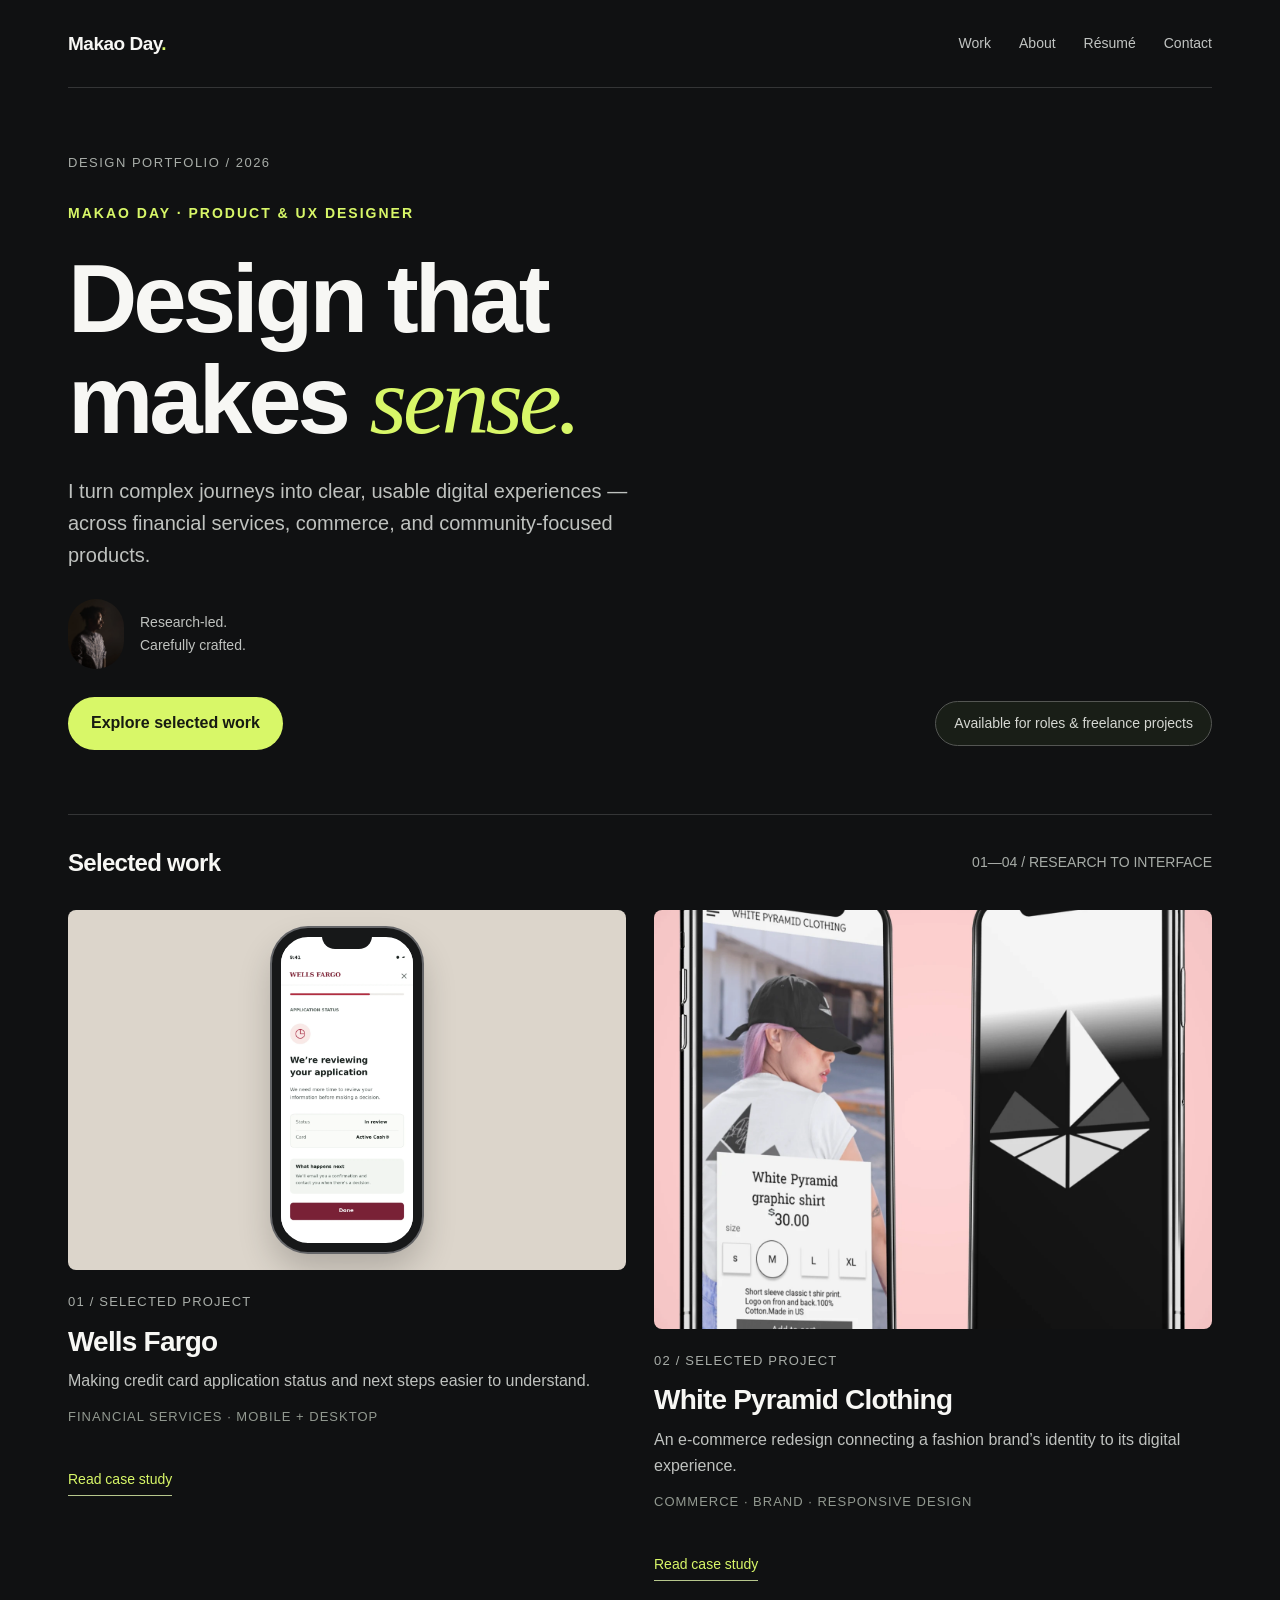
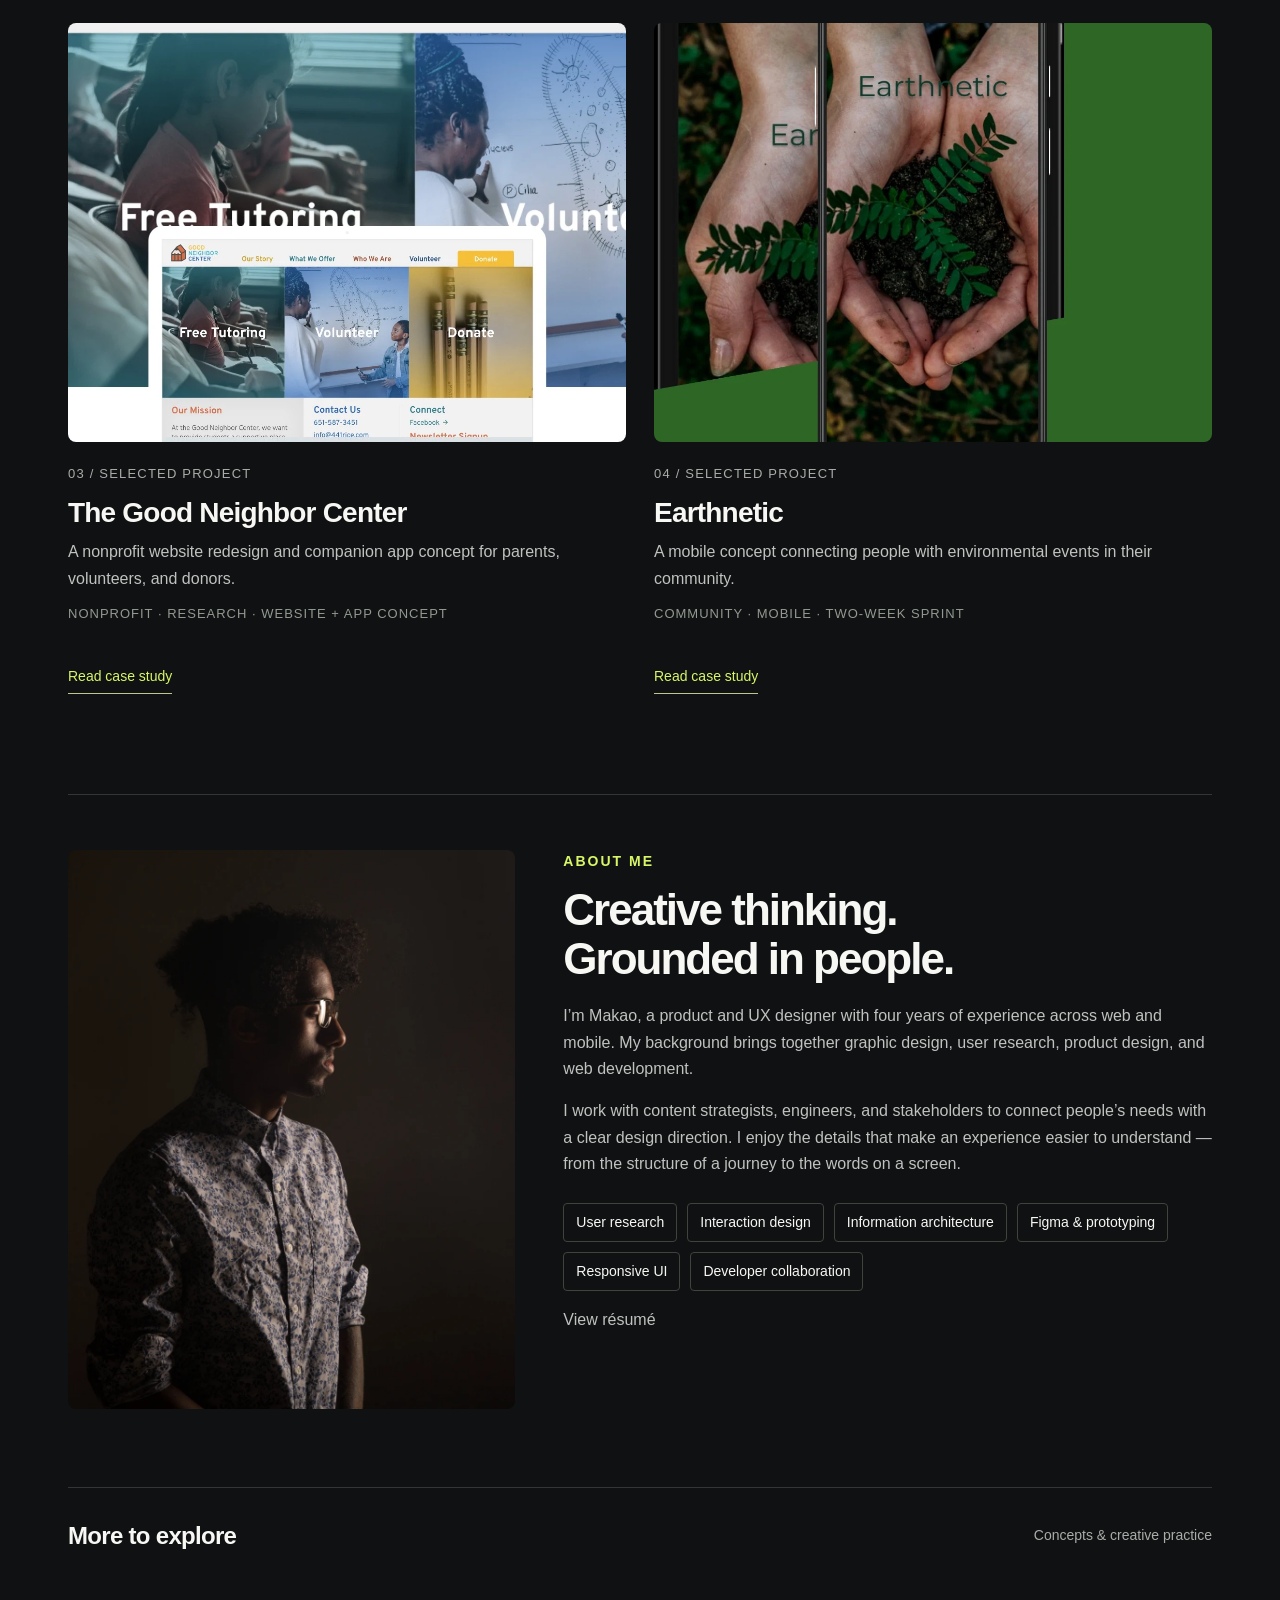
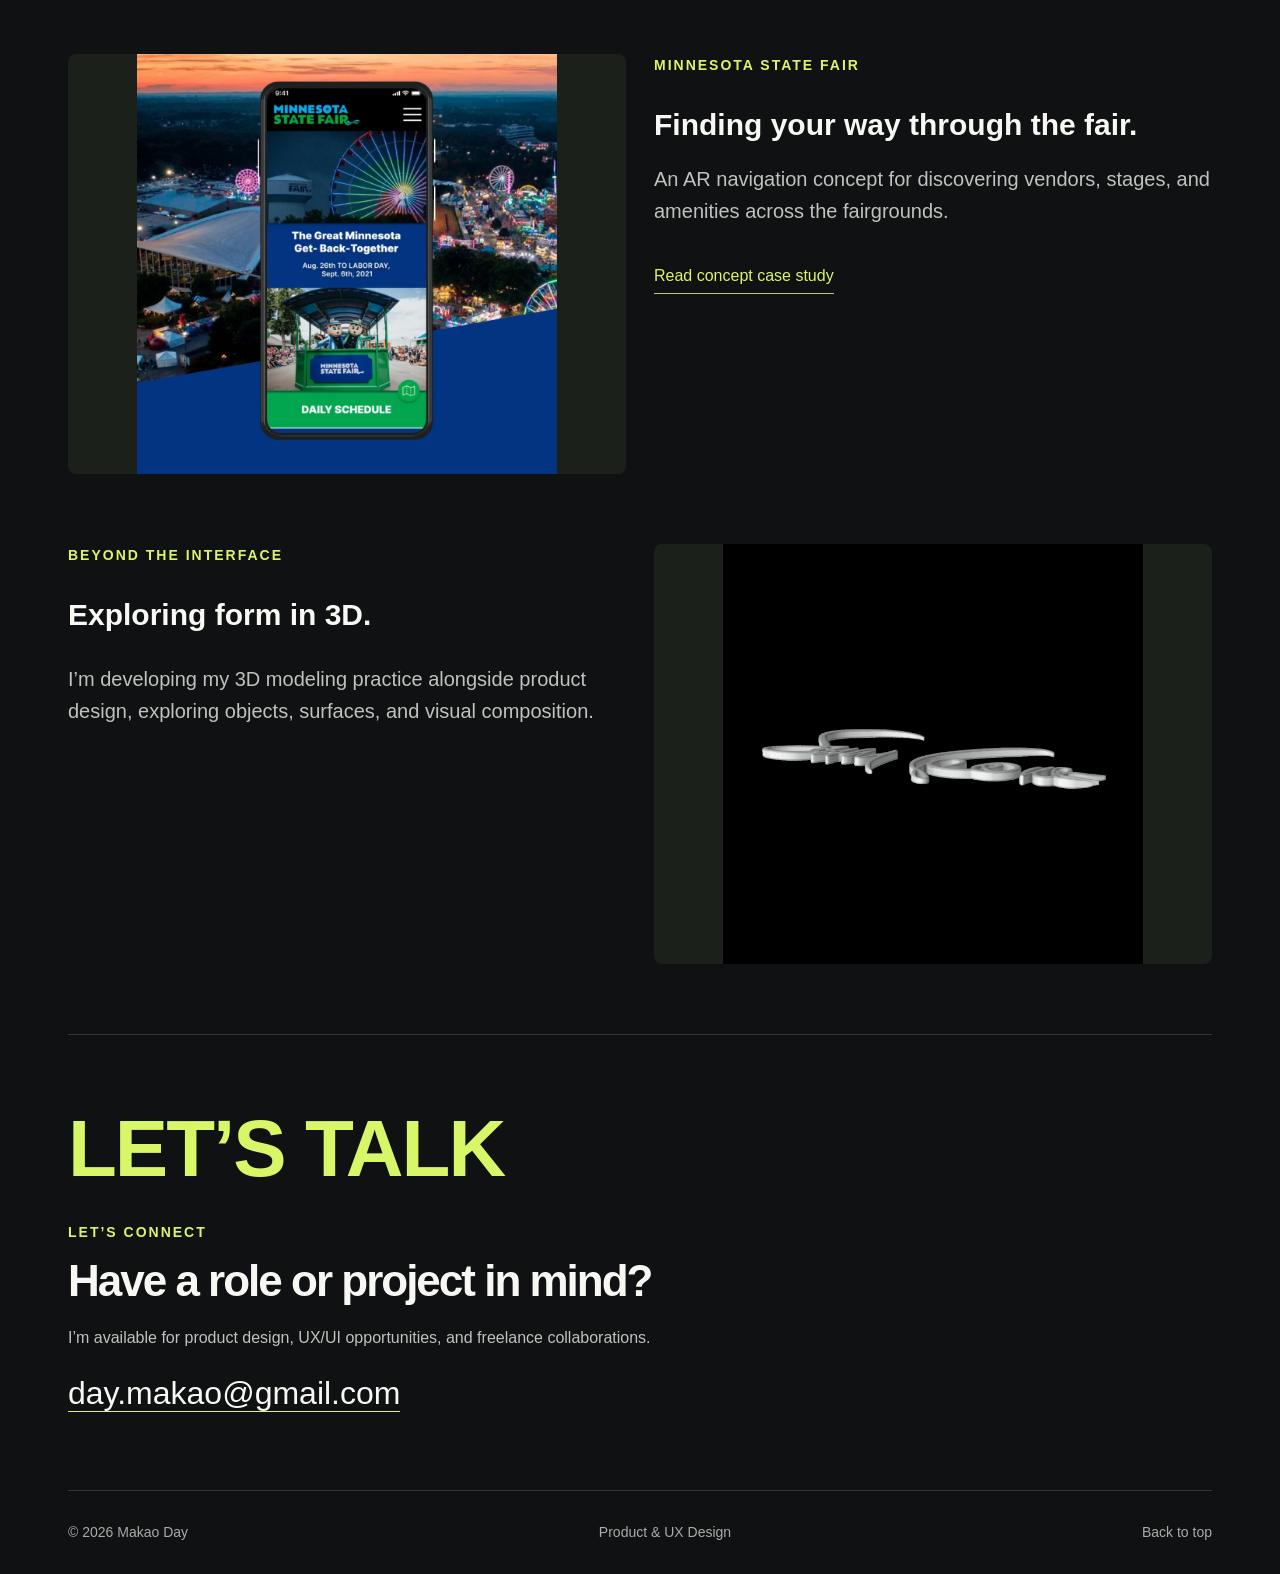
==== commit 136d1d4c: "Complete Wells Fargo and State Fair case studies Use all seven supplied Wells Fargo references, docu" ====
--- a/index.html
+++ b/index.html
@@ -1 +1 @@
-<!doctype html><html lang="en"><head><meta charset="utf-8"><meta name="viewport" content="width=device-width,initial-scale=1"><title>Product &amp; UX Design | Makao Day</title><meta name="description" content="Selected product and UX design work by Makao Day: Wells Fargo, White Pyramid Clothing, Good Neighbor Center, and Earthnetic."><meta name="theme-color" content="#101112"><link rel="stylesheet" href="style.css?v=20261007-repair"><link rel="icon" href="favicon.svg" type="image/svg+xml"></head><body><a class="skip" href="#main">Skip to content</a><div class="wrap"><header><a class="brand" href="index.html">Makao Day<span style="color:#d8f768">.</span></a><nav aria-label="Main navigation"><a href="index.html#work">Work</a><a href="index.html#about">About</a><a href="resume.html">Résumé</a><a href="index.html#contact">Contact</a></nav></header></div><main id="main"><div class="wrap"><section class="hero"><div class="hero-index" aria-hidden="true">DESIGN PORTFOLIO / 2026</div><div class="eyebrow">Makao Day · Product & UX Designer</div><h1>Design that<br>makes <em>sense.</em></h1><p class="intro">I turn complex journeys into clear, usable digital experiences — across financial services, commerce, and community-focused products.</p><div class="hero-note"><img src="home-2-27.webp" alt=""><span>Research-led.<br>Carefully crafted.</span></div><div class="hero-bottom"><a class="button" href="#work">Explore selected work</a><span class="pill">Available for roles & freelance projects</span></div></section><section id="work"><div class="section-head"><h2>Selected work</h2><span class="muted">01—04 / RESEARCH TO INTERFACE</span></div><div class="grid"><a class="card wells" href="wells-fargo.html" style="--accent:#dcd5cb"><div class="art"><img src="home-7-148.webp" alt="Wells Fargo design preview" loading="lazy"></div><div class="card-copy"><span class="project-index">01 / SELECTED PROJECT</span><h3>Wells Fargo</h3><p>Making credit card application status and next steps easier to understand.</p><span class="meta">Financial services · Mobile + desktop</span><br><span class="read">Read case study</span></div></a><a class="card " href="white-pyramid.html" style="--accent:#e9b7bb"><div class="art"><img src="home-4-46.webp" alt="White Pyramid Clothing design preview" loading="lazy"></div><div class="card-copy"><span class="project-index">02 / SELECTED PROJECT</span><h3>White Pyramid Clothing</h3><p>An e-commerce redesign connecting a fashion brand’s identity to its digital experience.</p><span class="meta">Commerce · Brand · Responsive design</span><br><span class="read">Read case study</span></div></a><a class="card " href="good-neighbor.html" style="--accent:#acd2ec"><div class="art"><img src="home-6-66.webp" alt="The Good Neighbor Center design preview" loading="lazy"></div><div class="card-copy"><span class="project-index">03 / SELECTED PROJECT</span><h3>The Good Neighbor Center</h3><p>A nonprofit website redesign and companion app concept for parents, volunteers, and donors.</p><span class="meta">Nonprofit · Research · Website + app concept</span><br><span class="read">Read case study</span></div></a><a class="card " href="earthnetic.html" style="--accent:#315b2c"><div class="art"><img src="home-5-56.webp" alt="Earthnetic design preview" loading="lazy"></div><div class="card-copy"><span class="project-index">04 / SELECTED PROJECT</span><h3>Earthnetic</h3><p>A mobile concept connecting people with environmental events in their community.</p><span class="meta">Community · Mobile · Two-week sprint</span><br><span class="read">Read case study</span></div></a></div></section><section class="about" id="about"><div><img class="portrait" src="home-2-27.webp" alt="Portrait of Makao Day" loading="lazy"></div><div><div class="eyebrow">About me</div><h2>Creative thinking.<br>Grounded in people.</h2><p>I’m Makao, a product and UX designer with four years of experience across web and mobile. My background brings together graphic design, user research, product design, and web development.</p><p>I work with content strategists, engineers, and stakeholders to connect people’s needs with a clear design direction. I enjoy the details that make an experience easier to understand — from the structure of a journey to the words on a screen.</p><div class="skills"><span>User research</span><span>Interaction design</span><span>Information architecture</span><span>Figma & prototyping</span><span>Responsive UI</span><span>Developer collaboration</span></div><p><a class="read" href="resume.html">View résumé</a></p></div></section><div class="section-head"><h2>More to explore</h2><span class="muted">Concepts & creative practice</span></div><section class="extra"><img src="home-3-32.webp" alt="Minnesota State Fair mobile navigation concept" loading="lazy"><div><div class="eyebrow">Minnesota State Fair</div><h3>Finding your way through the fair.</h3><p class="intro">An AR navigation concept for discovering vendors, stages, and amenities across the fairgrounds.</p><p class="muted">Selected concept preview.</p></div></section><section class="extra"><div><div class="eyebrow">Beyond the interface</div><h3>Exploring form in 3D.</h3><p class="intro">I’m developing my 3D modeling practice alongside product design, exploring objects, surfaces, and visual composition.</p></div><img src="home-8-172.webp" alt="Makao’s 3D automotive modeling exploration" loading="lazy"></section><section class="contact" id="contact"><span class="contact-mark" aria-hidden="true">LET’S TALK</span><div class="eyebrow">Let’s connect</div><h2>Have a role or project in mind?</h2><p>I’m available for product design, UX/UI opportunities, and freelance collaborations.</p><a class="email" href="mailto:day.makao@gmail.com">day.makao@gmail.com</a></section></div></main><div class="wrap"><footer><span>© 2026 Makao Day</span><span>Product & UX Design</span><a href="#main">Back to top</a></footer></div><dialog aria-label="Expanded project image"><button type="button">Close image</button><img alt=""></dialog><script src="script.js?v=20261007-repair"></script></body></html>+<!doctype html><html lang="en"><head><meta charset="utf-8"><meta name="viewport" content="width=device-width,initial-scale=1"><title>Product &amp; UX Design | Makao Day</title><meta name="description" content="Selected product and UX design work by Makao Day: Wells Fargo, White Pyramid Clothing, Good Neighbor Center, and Earthnetic."><meta name="theme-color" content="#101112"><link rel="stylesheet" href="style.css?v=20261007-casestudies"><link rel="icon" href="favicon.svg" type="image/svg+xml"></head><body><a class="skip" href="#main">Skip to content</a><div class="wrap"><header><a class="brand" href="index.html">Makao Day<span style="color:#d8f768">.</span></a><nav aria-label="Main navigation"><a href="index.html#work">Work</a><a href="index.html#about">About</a><a href="resume.html">Résumé</a><a href="index.html#contact">Contact</a></nav></header></div><main id="main"><div class="wrap"><section class="hero"><div class="hero-index" aria-hidden="true">DESIGN PORTFOLIO / 2026</div><div class="eyebrow">Makao Day · Product & UX Designer</div><h1>Design that<br>makes <em>sense.</em></h1><p class="intro">I turn complex journeys into clear, usable digital experiences — across financial services, commerce, and community-focused products.</p><div class="hero-note"><img src="home-2-27.webp" alt=""><span>Research-led.<br>Carefully crafted.</span></div><div class="hero-bottom"><a class="button" href="#work">Explore selected work</a><span class="pill">Available for roles & freelance projects</span></div></section><section id="work"><div class="section-head"><h2>Selected work</h2><span class="muted">01—04 / RESEARCH TO INTERFACE</span></div><div class="grid"><a class="card wells" href="wells-fargo.html" style="--accent:#dcd5cb"><div class="art" style="--accent:#dcd5cb"><div class="iphone-shell"><img src="home-7-148.webp" alt="Wells Fargo application-review screen displayed in an iPhone mockup"><span class="iphone-notch" aria-hidden="true"></span></div></div><div class="card-copy"><span class="project-index">01 / SELECTED PROJECT</span><h3>Wells Fargo</h3><p>Making credit card application status and next steps easier to understand.</p><span class="meta">Financial services · Mobile + desktop</span><br><span class="read">Read case study</span></div></a><a class="card " href="white-pyramid.html" style="--accent:#e9b7bb"><div class="art"><img src="home-4-46.webp" alt="White Pyramid Clothing design preview" loading="lazy"></div><div class="card-copy"><span class="project-index">02 / SELECTED PROJECT</span><h3>White Pyramid Clothing</h3><p>An e-commerce redesign connecting a fashion brand’s identity to its digital experience.</p><span class="meta">Commerce · Brand · Responsive design</span><br><span class="read">Read case study</span></div></a><a class="card " href="good-neighbor.html" style="--accent:#acd2ec"><div class="art"><img src="home-6-66.webp" alt="The Good Neighbor Center design preview" loading="lazy"></div><div class="card-copy"><span class="project-index">03 / SELECTED PROJECT</span><h3>The Good Neighbor Center</h3><p>A nonprofit website redesign and companion app concept for parents, volunteers, and donors.</p><span class="meta">Nonprofit · Research · Website + app concept</span><br><span class="read">Read case study</span></div></a><a class="card " href="earthnetic.html" style="--accent:#315b2c"><div class="art"><img src="home-5-56.webp" alt="Earthnetic design preview" loading="lazy"></div><div class="card-copy"><span class="project-index">04 / SELECTED PROJECT</span><h3>Earthnetic</h3><p>A mobile concept connecting people with environmental events in their community.</p><span class="meta">Community · Mobile · Two-week sprint</span><br><span class="read">Read case study</span></div></a></div></section><section class="about" id="about"><div><img class="portrait" src="home-2-27.webp" alt="Portrait of Makao Day" loading="lazy"></div><div><div class="eyebrow">About me</div><h2>Creative thinking.<br>Grounded in people.</h2><p>I’m Makao, a product and UX designer with four years of experience across web and mobile. My background brings together graphic design, user research, product design, and web development.</p><p>I work with content strategists, engineers, and stakeholders to connect people’s needs with a clear design direction. I enjoy the details that make an experience easier to understand — from the structure of a journey to the words on a screen.</p><div class="skills"><span>User research</span><span>Interaction design</span><span>Information architecture</span><span>Figma & prototyping</span><span>Responsive UI</span><span>Developer collaboration</span></div><p><a class="read" href="resume.html">View résumé</a></p></div></section><div class="section-head"><h2>More to explore</h2><span class="muted">Concepts & creative practice</span></div><a class="extra fair-card" href="state-fair.html"><img src="home-3-32.webp" alt="Minnesota State Fair mobile navigation concept" loading="lazy"><div><div class="eyebrow">Minnesota State Fair</div><h3>Finding your way through the fair.</h3><p class="intro">An AR navigation concept for discovering vendors, stages, and amenities across the fairgrounds.</p><span class="read">Read concept case study</span></div></a><section class="extra"><div><div class="eyebrow">Beyond the interface</div><h3>Exploring form in 3D.</h3><p class="intro">I’m developing my 3D modeling practice alongside product design, exploring objects, surfaces, and visual composition.</p></div><img src="home-8-172.webp" alt="Makao’s 3D automotive modeling exploration" loading="lazy"></section><section class="contact" id="contact"><span class="contact-mark" aria-hidden="true">LET’S TALK</span><div class="eyebrow">Let’s connect</div><h2>Have a role or project in mind?</h2><p>I’m available for product design, UX/UI opportunities, and freelance collaborations.</p><a class="email" href="mailto:day.makao@gmail.com">day.makao@gmail.com</a></section></div></main><div class="wrap"><footer><span>© 2026 Makao Day</span><span>Product & UX Design</span><a href="#main">Back to top</a></footer></div><dialog aria-label="Expanded project image"><button type="button">Close image</button><img alt=""></dialog><script src="script.js?v=20261007-repair"></script></body></html>
--- a/style.css
+++ b/style.css
@@ -34,3 +34,12 @@
 @media(max-width:560px){.wrap{padding-inline:20px}header{flex-direction:column;align-items:flex-start;gap:16px}nav{justify-content:flex-start;gap:20px}nav a{font-size:14px}.hero{padding:36px 0 44px}.hero h1{font-size:clamp(44px,11vw,62px);letter-spacing:-2px}.hero-index{margin-bottom:22px}.grid{gap:36px}.art{height:auto;aspect-ratio:4/3}.section-head{flex-wrap:wrap}.section-head .muted{font-size:13px}.case-hero{padding-top:36px}.case-hero h1{font-size:clamp(36px,9vw,48px);letter-spacing:-1px}.case-meta{grid-template-columns:1fr;gap:18px}.case-meta div:last-child{grid-column:auto}.case-cover{height:300px}.case-body{margin-top:36px}.story p{font-size:17px}.story h2{font-size:28px}.gallery img{padding:8px;max-height:480px}.about{margin:64px 0 48px;padding-top:36px}.extra{margin:48px 0}.contact{padding:48px 0}.contact h2{font-size:32px}.resume h1{font-size:44px}.next a{font-size:18px}}
 @media(prefers-reduced-motion:reduce){::view-transition-old(root),::view-transition-new(root){animation:none}*{scroll-behavior:auto!important}.art img{transition:none}}
 @media print{.scroll-progress,.resume-actions,.toc{display:none}.gallery img{max-height:none}.wrap{padding:0}.reveal{opacity:1;transform:none}}
+
+/* Project presentation and supporting evidence */
+.iphone-shell{position:relative;flex-shrink:0;height:90%;aspect-ratio:390/844;border:9px solid #171819;border-radius:36px;background:#fff;overflow:hidden;box-shadow:0 0 0 2px #646568,0 18px 35px #0003;line-height:0}
+.iphone-notch{position:absolute;top:-1px;left:50%;transform:translateX(-50%);width:38%;height:4%;border-radius:0 0 14px 14px;background:#171819;pointer-events:none}
+.card.wells .art .iphone-shell img,.mockup-panel .iphone-shell img{display:block;width:100%;height:100%;max-width:none;padding:0;object-fit:contain;transform:none}
+.card.wells .art{height:360px;aspect-ratio:auto}.mockup-panel{display:flex;align-items:center;justify-content:center;height:480px;background:#dcd5cb;border-radius:8px;margin-top:24px}.case-cover.mockup-panel{margin-top:0}
+.case-stats{display:grid;grid-template-columns:repeat(3,minmax(0,1fr));gap:16px;margin:24px 0}.case-stats>div{border:1px solid #c5cec0;padding:20px;border-radius:8px}.case-stats strong{display:block;font-size:36px;line-height:1.2;color:#20241e}.case-stats span{display:block;font-size:14px;margin-top:8px;color:#4c5548}
+.table-scroll{overflow-x:auto;margin:24px 0}.evidence-table{width:100%;border-collapse:collapse;font-size:15px}.evidence-table caption{text-align:left;font-size:14px;color:#4c5548;margin-bottom:12px}.evidence-table th,.evidence-table td{padding:12px;text-align:left;border-bottom:1px solid #c5cec0}.evidence-table thead{background:#e3e8dc}.process-list{padding-left:24px;color:#4c5548;font-size:17px}.process-list li{padding:8px 0}.fair-card .read{display:inline-block;margin-top:16px;color:#d8f768;border-bottom:1px solid #b7c78d;padding-bottom:4px}.fair-card h3{margin-bottom:16px}.fair-card:hover .read{color:#ebffa7}
+@media(max-width:560px){.card.wells .art{height:340px}.mockup-panel{height:430px}.case-stats{grid-template-columns:1fr}.case-stats strong{font-size:32px}.evidence-table th,.evidence-table td{padding:10px;font-size:14px}.iphone-shell{border-radius:32px}}
